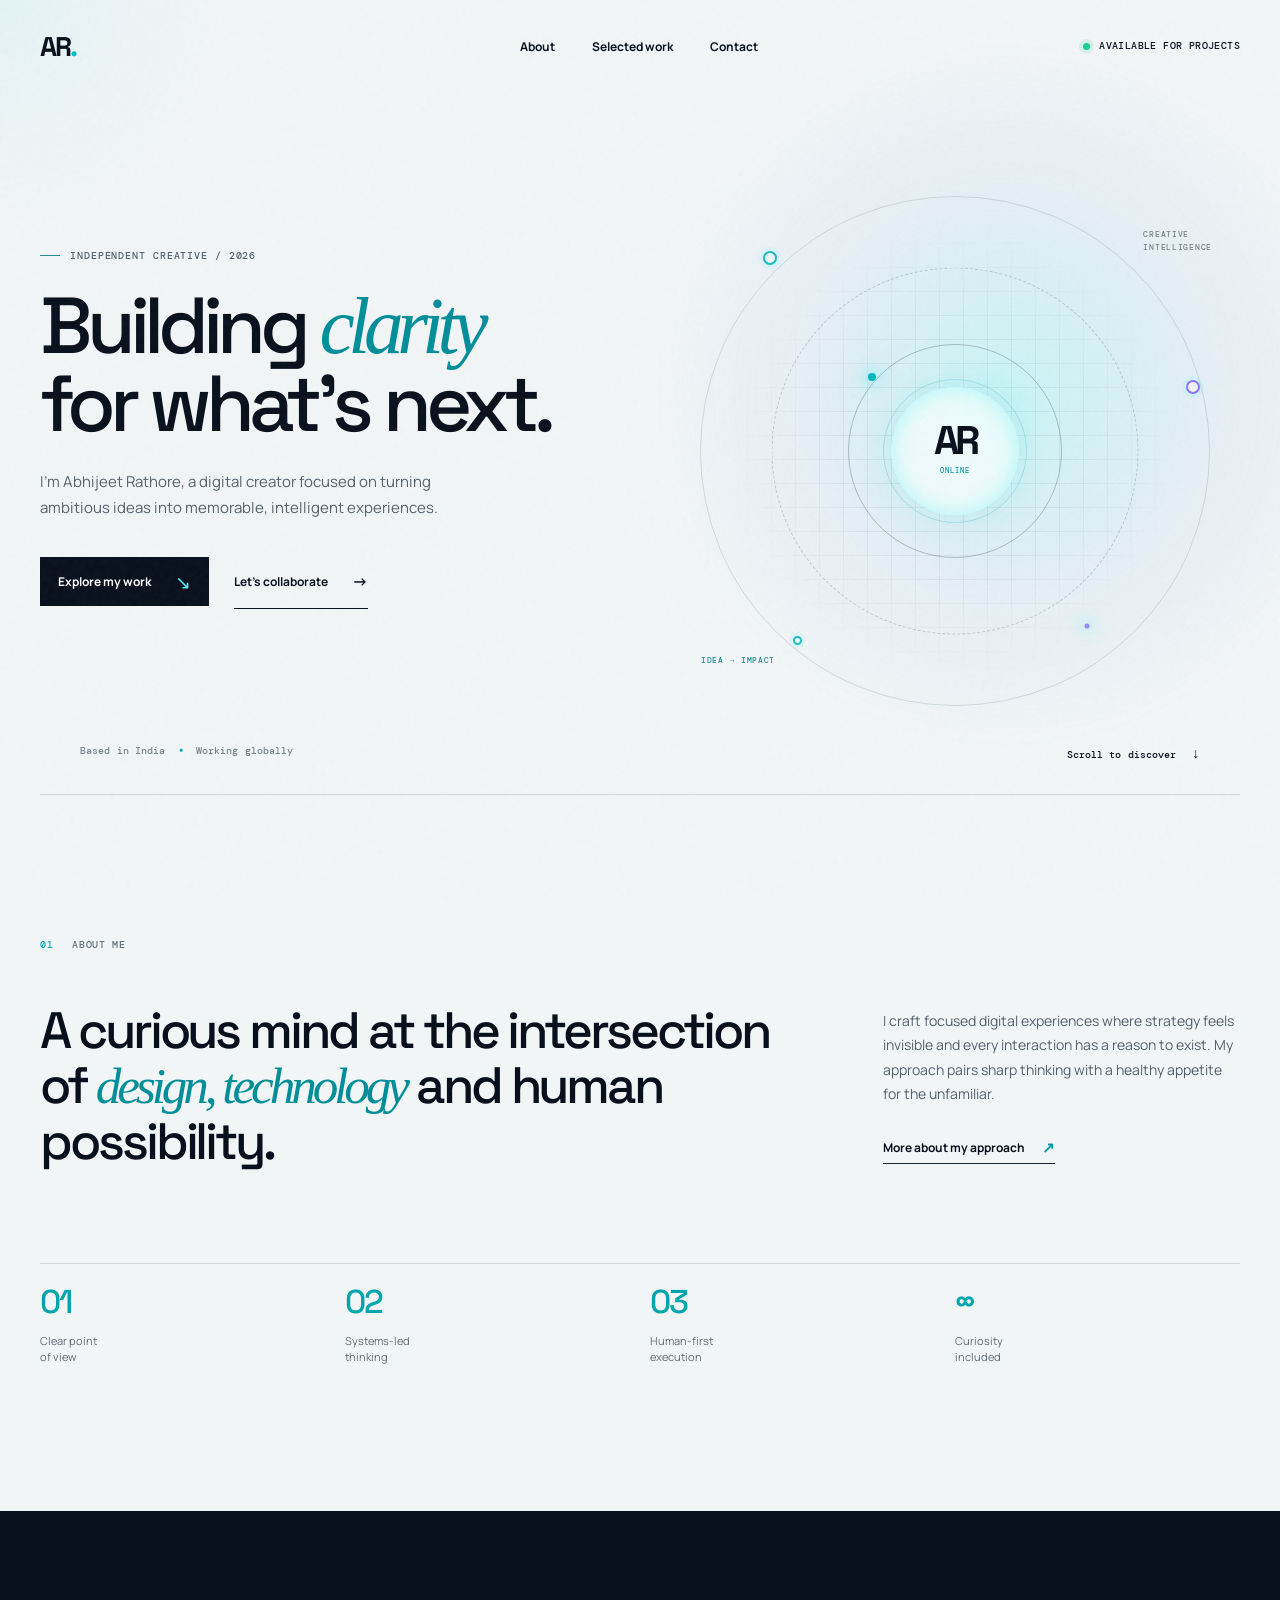
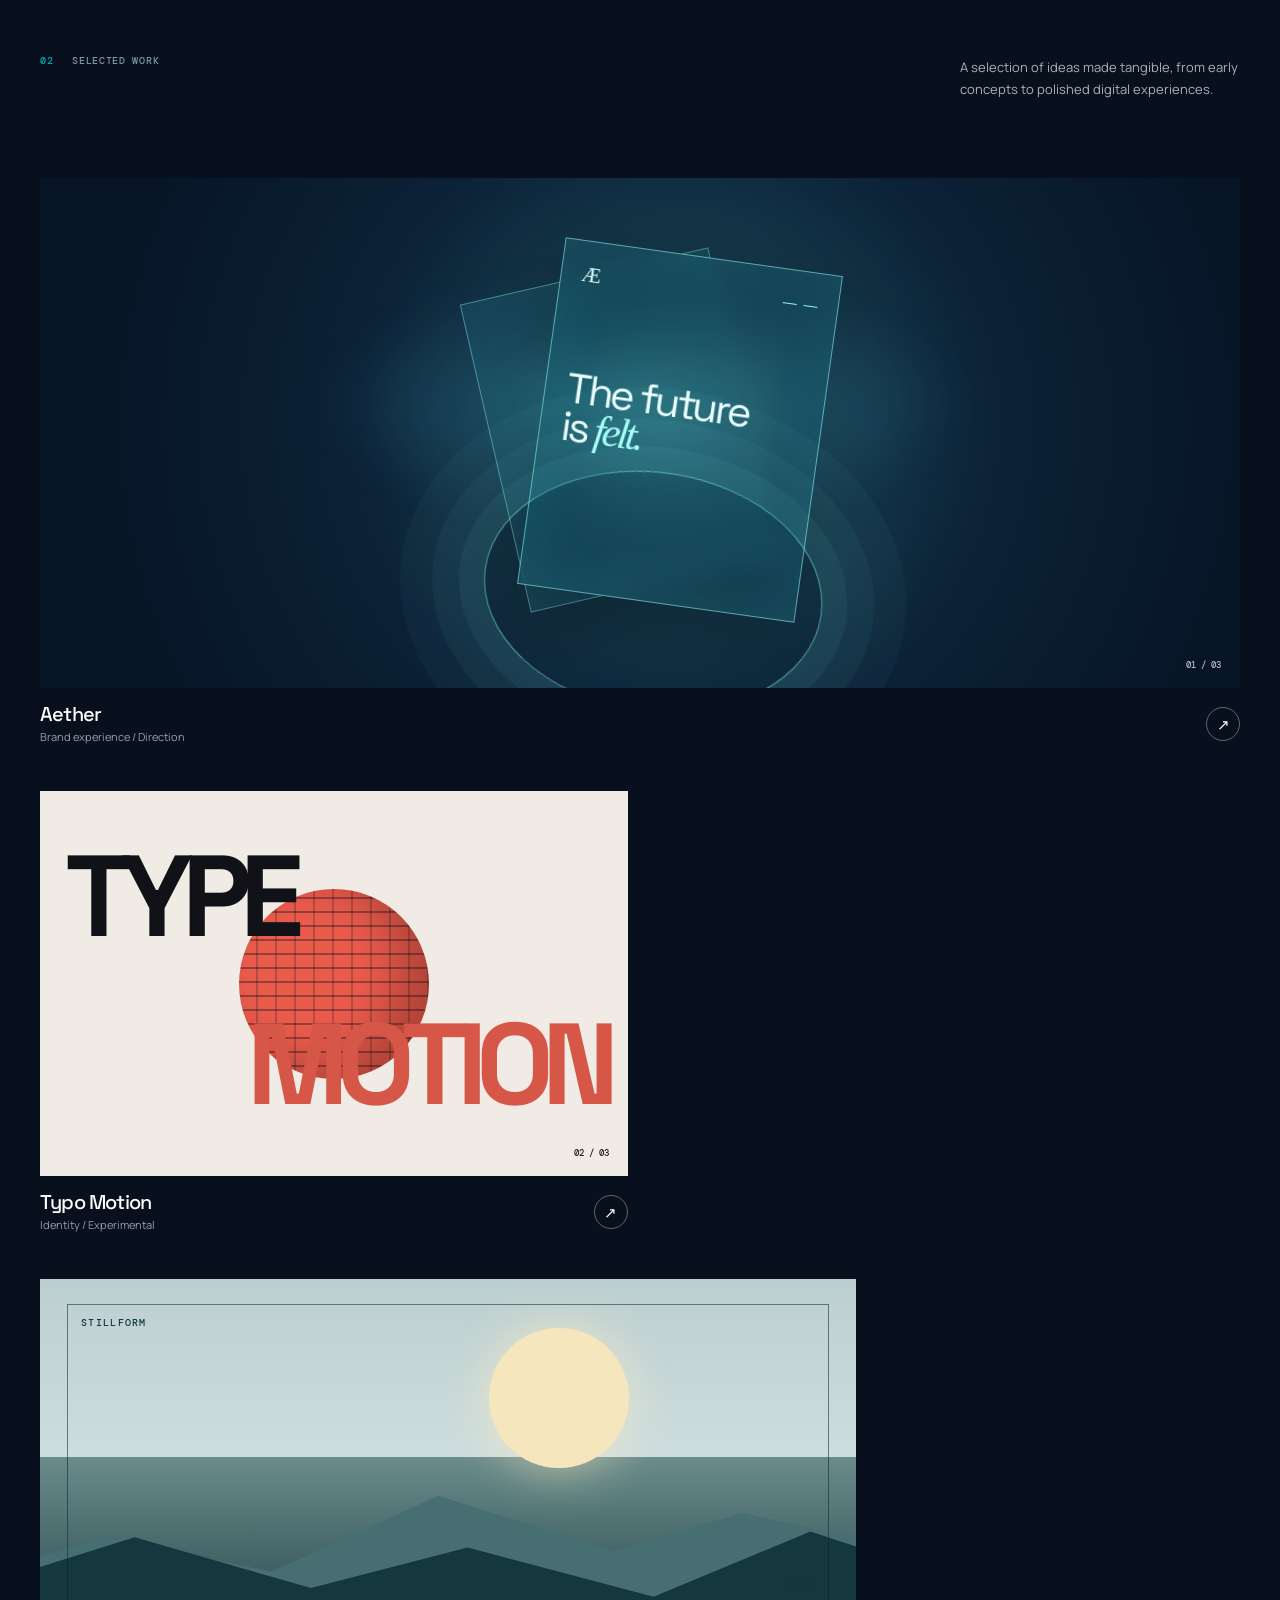
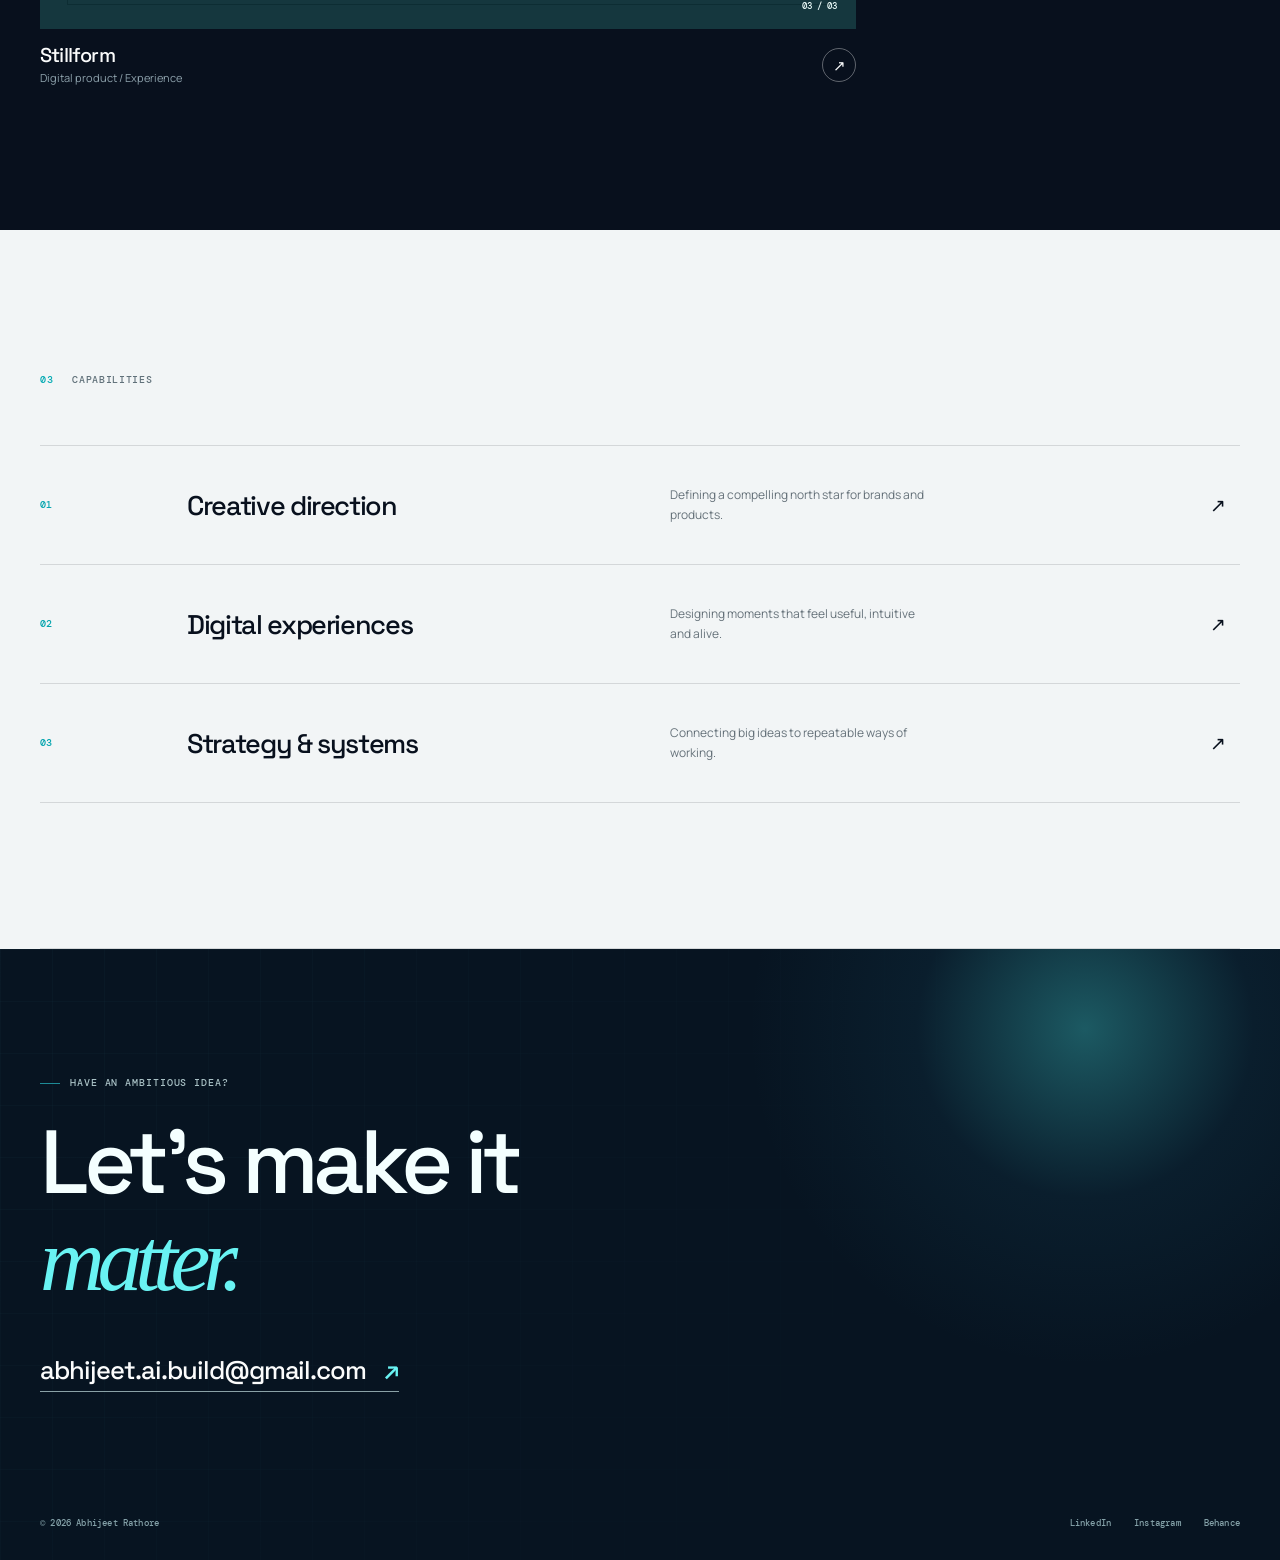
==== index.html @ e25b629a "New Files" ====
<!doctype html>
<html lang="en">
  <head>
    <meta charset="UTF-8" />
    <meta name="viewport" content="width=device-width, initial-scale=1.0" />
    <meta name="description" content="Portfolio of Abhijeet Rathore — designing intelligent digital experiences." />
    <title>Abhijeet Rathore — Digital Portfolio</title>
    <link rel="preconnect" href="https://fonts.googleapis.com" />
    <link rel="preconnect" href="https://fonts.gstatic.com" crossorigin />
    <link href="https://fonts.googleapis.com/css2?family=DM+Mono:wght@400;500&family=Manrope:wght@400;500;600;700;800&family=Space+Grotesk:wght@400;500;600;700&display=swap" rel="stylesheet" />
    <link rel="stylesheet" href="styles.css" />
  </head>
  <body>
    <div class="cursor-glow" aria-hidden="true"></div>
    <div class="grain" aria-hidden="true"></div>

    <div class="page-shell">
      <nav class="nav container">
        <a class="monogram" href="#home" aria-label="Abhijeet Rathore home">AR<span>.</span></a>
        <div class="nav-links">
          <a href="#about">About</a>
          <a href="#work">Selected work</a>
          <a href="#contact">Contact</a>
        </div>
        <a class="nav-cta" href="mailto:hello@abhijeetrathore.com"><span></span> Available for projects</a>
      </nav>

      <main>
        <section id="home" class="hero container">
          <div class="hero-copy reveal">
            <p class="eyebrow"><i></i> Independent creative / 2026</p>
            <h1>Building <em>clarity</em><br />for what’s next.</h1>
            <p class="hero-intro">I’m Abhijeet Rathore, a digital creator focused on turning ambitious ideas into memorable, intelligent experiences.</p>
            <div class="hero-actions">
              <a class="button button-primary" href="#work">Explore my work <b>↘</b></a>
              <a class="button button-quiet" href="#contact">Let’s collaborate <span>→</span></a>
            </div>
          </div>

          <div class="hero-orbit reveal delay-1" aria-label="Creative technology system visualization">
            <div class="orbit-grid"></div>
            <div class="orbit-ring ring-one"></div>
            <div class="orbit-ring ring-two"></div>
            <div class="orbit-ring ring-three"></div>
            <div class="orbit-node node-one"></div>
            <div class="orbit-node node-two"></div>
            <div class="orbit-node node-three"></div>
            <div class="core">
              <span class="core-mark">AR</span>
              <span class="core-status">ONLINE</span>
            </div>
            <div class="orbit-label label-top">CREATIVE<br />INTELLIGENCE</div>
            <div class="orbit-label label-bottom">IDEA → IMPACT</div>
          </div>

          <div class="hero-meta reveal delay-2">
            <span>Based in India <b>•</b> Working globally</span>
            <a href="#about">Scroll to discover <small>↓</small></a>
          </div>
        </section>

        <section id="about" class="about container section-pad">
          <div class="section-kicker reveal"><span>01</span> About me</div>
          <div class="about-content">
            <h2 class="reveal">A curious mind at the intersection of <em>design, technology</em> and human possibility.</h2>
            <div class="about-aside reveal delay-1">
              <p>I craft focused digital experiences where strategy feels invisible and every interaction has a reason to exist. My approach pairs sharp thinking with a healthy appetite for the unfamiliar.</p>
              <a class="text-link" href="#contact">More about my approach <span>↗</span></a>
            </div>
          </div>
          <div class="metrics reveal delay-2">
            <div><strong>01</strong><span>Clear point<br />of view</span></div>
            <div><strong>02</strong><span>Systems-led<br />thinking</span></div>
            <div><strong>03</strong><span>Human-first<br />execution</span></div>
            <div><strong>∞</strong><span>Curiosity<br />included</span></div>
          </div>
        </section>

        <section id="work" class="work section-pad">
          <div class="container">
            <div class="work-header">
              <div class="section-kicker reveal"><span>02</span> Selected work</div>
              <p class="reveal delay-1">A selection of ideas made tangible, from early concepts to polished digital experiences.</p>
            </div>

            <div class="project-grid">
              <a class="project project-featured reveal" href="#contact" aria-label="View project Aether">
                <div class="project-art art-aether">
                  <div class="aether-glow"></div>
                  <div class="aether-card card-back"></div>
                  <div class="aether-card card-main">
                    <div class="aether-card-nav"><span>Æ</span><i></i><i></i></div>
                    <div class="aether-card-copy">The future<br />is <em>felt.</em></div>
                    <div class="aether-ripple"></div>
                  </div>
                  <span class="project-index">01 / 03</span>
                </div>
                <div class="project-caption"><div><h3>Aether</h3><p>Brand experience / Direction</p></div><span class="round-arrow">↗</span></div>
              </a>

              <a class="project reveal delay-1" href="#contact" aria-label="View project Typo Motion">
                <div class="project-art art-type">
                  <span class="type-word type-word-one">TYPE</span>
                  <span class="type-word type-word-two">MOTION</span>
                  <div class="type-globe"></div>
                  <span class="project-index">02 / 03</span>
                </div>
                <div class="project-caption"><div><h3>Typo Motion</h3><p>Identity / Experimental</p></div><span class="round-arrow">↗</span></div>
              </a>

              <a class="project project-wide reveal" href="#contact" aria-label="View project Stillform">
                <div class="project-art art-still">
                  <div class="still-sun"></div>
                  <div class="still-land land-back"></div>
                  <div class="still-land land-front"></div>
                  <div class="still-window"><span>STILLFORM</span><i>2026</i></div>
                  <span class="project-index">03 / 03</span>
                </div>
                <div class="project-caption"><div><h3>Stillform</h3><p>Digital product / Experience</p></div><span class="round-arrow">↗</span></div>
              </a>
            </div>
          </div>
        </section>

        <section class="services container section-pad">
          <div class="section-kicker reveal"><span>03</span> Capabilities</div>
          <div class="service-list">
            <div class="service-item reveal"><span>01</span><h3>Creative direction</h3><p>Defining a compelling north star for brands and products.</p><i>↗</i></div>
            <div class="service-item reveal delay-1"><span>02</span><h3>Digital experiences</h3><p>Designing moments that feel useful, intuitive and alive.</p><i>↗</i></div>
            <div class="service-item reveal delay-2"><span>03</span><h3>Strategy & systems</h3><p>Connecting big ideas to repeatable ways of working.</p><i>↗</i></div>
          </div>
        </section>

        <section id="contact" class="contact">
          <div class="contact-grid" aria-hidden="true"></div>
          <div class="container contact-content reveal">
            <p class="eyebrow"><i></i> Have an ambitious idea?</p>
            <h2>Let’s make it<br /><em>matter.</em></h2>
            <a class="contact-mail" href="mailto:abhijeet.ai.build@gmail.com">abhijeet.ai.build@gmail.com <span>↗</span></a>
            <div class="contact-bottom">
              <span>© 2026 Abhijeet Rathore</span>
              <div><a href="#home">LinkedIn</a><a href="#home">Instagram</a><a href="#home">Behance</a></div>
            </div>
          </div>
        </section>
      </main>
    </div>
    <script src="script.js"></script>
  </body>
</html>
---- styles.css ----
:root {
  --ink: #08101d;
  --paper: #f2f5f6;
  --white: #fbfcfc;
  --muted: #6d7680;
  --line: rgba(8, 16, 29, .13);
  --blue: #4cf3f5;
  --violet: #9b7bff;
  --navy: #071321;
}

* { box-sizing: border-box; }
html { scroll-behavior: smooth; }
body { margin: 0; background: var(--paper); color: var(--ink); font-family: "Manrope", sans-serif; overflow-x: hidden; }
a { color: inherit; text-decoration: none; }
.container { width: min(1240px, calc(100% - 80px)); margin: 0 auto; }
.page-shell { overflow: hidden; }

.grain { position: fixed; inset: 0; pointer-events: none; z-index: 30; opacity: .045; background-image: url("data:image/svg+xml,%3Csvg viewBox='0 0 180 180' xmlns='http://www.w3.org/2000/svg'%3E%3Cfilter id='noise'%3E%3CfeTurbulence type='fractalNoise' baseFrequency='.9' numOctaves='4' stitchTiles='stitch'/%3E%3C/filter%3E%3Crect width='100%25' height='100%25' filter='url(%23noise)' opacity='.8'/%3E%3C/svg%3E"); }
.cursor-glow { position: fixed; z-index: 20; top: 0; left: 0; width: 500px; height: 500px; border-radius: 50%; pointer-events: none; background: radial-gradient(circle, rgba(94,241,243,.09), transparent 63%); transform: translate(-50%, -50%); mix-blend-mode: multiply; }

.nav { height: 92px; display: flex; align-items: center; justify-content: space-between; position: relative; z-index: 4; }
.monogram { font: 700 27px/1 "Space Grotesk", sans-serif; letter-spacing: -2px; }
.monogram span { color: #00bdc7; }
.nav-links { display: flex; align-items: center; gap: 37px; margin-left: 118px; }
.nav-links a { font-size: 12px; font-weight: 700; transition: color .2s ease; }
.nav-links a:hover { color: #00a5ad; }
.nav-cta { display: flex; align-items: center; gap: 9px; font: 500 10px/1 "DM Mono", monospace; text-transform: uppercase; letter-spacing: .04em; }
.nav-cta span { width: 7px; height: 7px; border-radius: 50%; background: #1ccd91; box-shadow: 0 0 0 4px rgba(28,205,145,.12); animation: pulse 2s infinite; }

.hero { min-height: 702px; position: relative; display: flex; align-items: center; padding: 83px 0 110px; }
.hero:before { content: ""; position: absolute; width: 740px; height: 740px; border-radius: 50%; right: -138px; top: -67px; background: radial-gradient(circle, rgba(94,244,246,.28) 0, rgba(119,191,244,.12) 35%, transparent 66%); filter: blur(12px); }
.hero-copy { position: relative; z-index: 2; max-width: 660px; }
.eyebrow { display: flex; align-items: center; gap: 10px; margin: 0 0 25px; color: #53616c; font: 500 10px/1.2 "DM Mono", monospace; letter-spacing: .09em; text-transform: uppercase; }
.eyebrow i { display: inline-block; width: 20px; height: 1px; background: #1d8b96; }
h1, h2, h3, p { margin-top: 0; }
h1 { margin-bottom: 25px; max-width: 670px; font: 500 clamp(59px, 6.2vw, 94px)/.99 "Space Grotesk", sans-serif; letter-spacing: -.075em; }
h1 em, h2 em { color: #008e99; font-family: Georgia, "Times New Roman", serif; font-weight: 400; letter-spacing: -.08em; }
.hero-intro { max-width: 430px; color: #53616c; font-size: 15px; line-height: 1.72; }
.hero-actions { display: flex; align-items: center; gap: 25px; margin-top: 34px; }
.button { display: inline-flex; align-items: center; gap: 24px; padding: 16px 18px; font-size: 12px; font-weight: 700; transition: transform .25s ease, background .25s ease; }
.button:hover { transform: translateY(-3px); }
.button-primary { background: var(--ink); color: white; }
.button-primary b { color: #52eff1; font-size: 19px; font-weight: 400; line-height: 10px; }
.button-quiet { border-bottom: 1px solid var(--ink); padding-left: 0; padding-right: 0; }
.button-quiet span { font-size: 16px; }
.hero-meta { position: absolute; bottom: 32px; left: 40px; right: 40px; display: flex; justify-content: space-between; color: #7a858d; font: 500 10px/1.2 "DM Mono", monospace; letter-spacing: .01em; }
.hero-meta b { color: #00a9b2; margin: 0 6px; }
.hero-meta a { color: var(--ink); font-weight: 500; }
.hero-meta small { margin-left: 9px; font-size: 14px; }

.hero-orbit { position: absolute; z-index: 1; width: 590px; height: 590px; right: -10px; top: 64px; border-radius: 50%; }
.orbit-grid { position: absolute; inset: 63px; border-radius: 50%; background-image: linear-gradient(rgba(8,16,29,.05) 1px, transparent 1px), linear-gradient(90deg, rgba(8,16,29,.05) 1px, transparent 1px); background-size: 24px 24px; mask-image: radial-gradient(circle, black 36%, transparent 70%); }
.orbit-ring { position: absolute; left: 50%; top: 50%; border: 1px solid rgba(9, 42, 57, .26); border-radius: 50%; transform: translate(-50%, -50%); }
.ring-one { width: 214px; height: 214px; animation: spin 20s linear infinite; }
.ring-two { width: 367px; height: 367px; border-style: dashed; opacity: .78; animation: spin-reverse 34s linear infinite; }
.ring-three { width: 510px; height: 510px; border-color: rgba(9, 42, 57, .13); }
.ring-one:after, .ring-two:after { content: ""; position: absolute; border-radius: 50%; background: #00b6be; box-shadow: 0 0 16px 4px rgba(74,245,246,.5); }
.ring-one:after { width: 8px; height: 8px; top: 28px; left: 19px; }
.ring-two:after { width: 5px; height: 5px; right: 48px; bottom: 5px; background: #8268ff; }
.orbit-node { position: absolute; width: 14px; height: 14px; border-radius: 50%; background: var(--paper); border: 2px solid #19bdc3; box-shadow: 0 0 0 4px rgba(68,240,240,.1); }
.node-one { top: 95px; left: 103px; }.node-two { right: 50px; top: 224px; border-color: #8b73ff; }.node-three { bottom: 101px; left: 133px; width: 9px; height: 9px; }
.core { position: absolute; width: 128px; height: 128px; left: calc(50% - 64px); top: calc(50% - 64px); border-radius: 50%; display: flex; flex-direction: column; justify-content: center; align-items: center; background: rgba(249,255,255,.68); box-shadow: inset 0 0 22px rgba(75,243,244,.4), 0 0 35px rgba(47,218,222,.2); backdrop-filter: blur(6px); }
.core:before { content: ""; position: absolute; inset: -8px; border: 1px solid rgba(0,166,178,.22); border-radius: 50%; }
.core-mark { font: 700 40px/.7 "Space Grotesk", sans-serif; letter-spacing: -4px; }
.core-status { margin-top: 12px; color: #00959e; font: 500 7px/1 "DM Mono", monospace; letter-spacing: .13em; }
.orbit-label { position: absolute; color: #728087; font: 500 8px/1.6 "DM Mono", monospace; letter-spacing: .09em; }
.label-top { top: 72px; right: 38px; }.label-bottom { bottom: 79px; left: 41px; color: #228d96; }

.section-pad { padding-top: 145px; padding-bottom: 145px; }
.about { border-top: 1px solid var(--line); }
.section-kicker { color: #607079; font: 500 10px/1 "DM Mono", monospace; letter-spacing: .07em; text-transform: uppercase; }
.section-kicker span { color: #00a9b2; margin-right: 12px; }
.about-content { display: grid; grid-template-columns: minmax(0, 1.35fr) minmax(250px, .65fr); gap: 100px; align-items: end; margin-top: 53px; }
h2 { margin-bottom: 0; font: 500 clamp(37px, 4vw, 61px)/1.08 "Space Grotesk", sans-serif; letter-spacing: -.06em; }
.about-aside { padding-bottom: 5px; }.about-aside p { margin-bottom: 28px; color: #53616c; font-size: 14px; line-height: 1.75; }
.text-link { display: inline-flex; gap: 17px; align-items: center; padding-bottom: 5px; border-bottom: 1px solid #1c2730; font-size: 12px; font-weight: 700; }.text-link span { color: #009da7; font-size: 15px; }
.metrics { display: grid; grid-template-columns: repeat(4, 1fr); gap: 20px; margin-top: 94px; padding-top: 22px; border-top: 1px solid var(--line); }.metrics div { display: flex; flex-direction: column; gap: 14px; }.metrics strong { color: #00a5ae; font: 500 33px/1 "Space Grotesk", sans-serif; letter-spacing: -.05em; }.metrics span { color: #5f6b73; font-size: 11px; line-height: 1.5; }

.work { background: var(--ink); color: var(--white); }.work-header { display: flex; justify-content: space-between; align-items: start; }.work .section-kicker { color: #7e96a1; }.work-header p { width: 280px; margin: 0; color: #a3b4bb; font-size: 13px; line-height: 1.7; }.project-grid { display: grid; grid-template-columns: 1fr 1fr; gap: 47px 25px; margin-top: 78px; }.project { display: block; }.project-featured { grid-column: span 2; }.project-wide { grid-column: span 2; width: 68%; }.project-art { position: relative; overflow: hidden; height: 385px; background: #142a3d; transition: transform .4s ease; }.project-featured .project-art { height: 510px; }.project-wide .project-art { height: 350px; }.project:hover .project-art { transform: translateY(-7px); }.project-index { position: absolute; bottom: 18px; right: 19px; z-index: 3; color: rgba(255,255,255,.7); font: 500 9px/1 "DM Mono", monospace; }.project-caption { display: flex; justify-content: space-between; align-items: center; padding-top: 16px; }.project-caption h3 { margin: 0 0 5px; font: 500 20px/1 "Space Grotesk", sans-serif; letter-spacing: -.04em; }.project-caption p { margin: 0; color: #8ea2ac; font-size: 11px; }.round-arrow { display: grid; place-items: center; width: 34px; height: 34px; border: 1px solid rgba(255,255,255,.35); border-radius: 50%; font-size: 15px; transition: background .25s ease, color .25s ease; }.project:hover .round-arrow { background: #54f2f3; color: var(--ink); border-color: #54f2f3; }

.art-aether { background: radial-gradient(circle at 53% 48%, #3f737e 0, #174052 18%, #0c2237 46%, #071526 85%); }.aether-glow { position: absolute; width: 650px; height: 250px; top: 100px; left: 50%; transform: translateX(-50%); background: radial-gradient(ellipse, rgba(109,253,248,.64) 0, rgba(74,189,221,.16) 35%, transparent 70%); filter: blur(20px); }.aether-card { position: absolute; border: 1px solid rgba(146,255,255,.55); background: rgba(19,74,93,.46); box-shadow: 0 18px 70px rgba(0,0,0,.24), inset 0 0 60px rgba(90,244,240,.09); backdrop-filter: blur(11px); }.card-back { width: 255px; height: 316px; left: calc(50% - 148px); top: 94px; transform: rotate(-13deg); opacity: .75; }.card-main { width: 280px; height: 350px; left: calc(50% - 100px); top: 77px; transform: rotate(8deg); transition: transform .6s cubic-bezier(.2,.8,.2,1); }.project:hover .card-main { transform: rotate(3deg) translateY(-8px); }.aether-card-nav { display: flex; align-items: center; gap: 7px; padding: 20px; color: #e4ffff; }.aether-card-nav span { margin-right: auto; font: 400 22px Georgia; }.aether-card-nav i { display: block; width: 14px; height: 1px; background: #99f4f1; }.aether-card-copy { position: relative; z-index: 2; padding: 63px 21px; color: #eaffff; font: 400 42px/.91 "Space Grotesk", sans-serif; letter-spacing: -.08em; }.aether-card-copy em { color: #a4fff8; font-family: Georgia; }.aether-ripple { position: absolute; left: -35px; bottom: -110px; width: 340px; height: 240px; border-radius: 50%; border: 1px solid rgba(130,255,252,.55); box-shadow: 0 0 0 25px rgba(122,255,251,.05), 0 0 0 52px rgba(122,255,251,.04), 0 0 0 84px rgba(122,255,251,.03); }

.art-type { background: #f0ece5; color: #101218; }.type-word { position: absolute; z-index: 2; font: 700 clamp(64px, 9vw, 128px)/.78 "Space Grotesk", sans-serif; letter-spacing: -.1em; }.type-word-one { left: 25px; top: 61px; }.type-word-two { right: 20px; bottom: 66px; color: #d65647; }.type-globe { position: absolute; width: 190px; height: 190px; left: calc(50% - 95px); top: calc(50% - 95px); border-radius: 50%; background: repeating-linear-gradient(0deg, transparent, transparent 12px, rgba(7,16,29,.75) 13px, transparent 14px), repeating-linear-gradient(90deg, transparent, transparent 17px, rgba(7,16,29,.45) 18px, transparent 19px), #ea5b4c; box-shadow: inset -30px -15px 42px rgba(33,12,8,.28); animation: float 5s ease-in-out infinite; }.art-type .project-index { color: #222; }

.art-still { background: linear-gradient(180deg, #bccfd0 0%, #ceddde 51%, #698b8b 51%, #2b4b4e 100%); }.still-sun { position: absolute; width: 140px; height: 140px; border-radius: 50%; background: #f6e6be; top: 49px; left: 55%; box-shadow: 0 0 50px rgba(255,239,192,.62); }.still-land { position: absolute; left: -10%; right: -10%; border-radius: 50% 50% 0 0; }.land-back { bottom: 0; height: 155px; background: #476e71; clip-path: polygon(0 68%, 15% 41%, 32% 63%, 49% 14%, 67% 50%, 80% 25%, 100% 53%, 100% 100%, 0 100%); }.land-front { bottom: -17px; height: 145px; background: #15373e; clip-path: polygon(0 63%, 18% 25%, 36% 60%, 52% 32%, 71% 66%, 87% 21%, 100% 50%, 100% 100%, 0 100%); }.still-window { position: absolute; left: 27px; top: 25px; right: 27px; bottom: 24px; border: 1px solid rgba(6,38,44,.54); display: flex; flex-direction: column; justify-content: space-between; padding: 13px; color: #113a3e; font: 500 10px/1 "DM Mono"; letter-spacing: .13em; }.still-window i { align-self: flex-end; font-style: normal; }.art-still .project-index { color: #e9f9f7; }

.services { border-bottom: 1px solid var(--line); }.service-list { margin-top: 60px; border-top: 1px solid var(--line); }.service-item { display: grid; grid-template-columns: 11% 39% 1fr 30px; align-items: center; gap: 15px; min-height: 119px; border-bottom: 1px solid var(--line); transition: padding .3s ease, background .3s ease; }.service-item:hover { padding: 0 18px; background: rgba(82,238,240,.08); }.service-item > span { color: #00a3ad; font: 500 10px/1 "DM Mono"; }.service-item h3 { margin: 0; font: 500 27px/1 "Space Grotesk"; letter-spacing: -.05em; }.service-item p { margin: 0; max-width: 255px; color: #66727a; font-size: 12px; line-height: 1.65; }.service-item i { font-style: normal; font-size: 19px; }

.contact { position: relative; overflow: hidden; color: var(--white); background: #071421; }.contact:before { content: ""; position: absolute; width: 700px; height: 700px; border-radius: 50%; right: -155px; top: -270px; background: radial-gradient(circle, rgba(75,245,245,.31), rgba(40,132,166,.09) 34%, transparent 68%); }.contact-grid { position: absolute; inset: 0; opacity: .27; background-image: linear-gradient(rgba(80,164,177,.15) 1px, transparent 1px), linear-gradient(90deg, rgba(80,164,177,.15) 1px, transparent 1px); background-size: 52px 52px; mask-image: linear-gradient(120deg, black, transparent 75%); }.contact-content { position: relative; padding-top: 128px; padding-bottom: 32px; }.contact .eyebrow { color: #a9c1c5; }.contact h2 { font-size: clamp(54px, 7vw, 103px); color: #f4ffff; }.contact h2 em { color: #69f3f3; }.contact-mail { display: inline-flex; align-items: center; gap: 18px; margin-top: 49px; padding-bottom: 8px; border-bottom: 1px solid rgba(225,255,255,.6); font: 500 clamp(18px, 2vw, 26px)/1 "Space Grotesk"; letter-spacing: -.04em; }.contact-mail span { color: #69f3f3; }.contact-bottom { display: flex; justify-content: space-between; align-items: center; margin-top: 127px; color: #85a2a9; font: 500 9px/1 "DM Mono"; letter-spacing: .02em; }.contact-bottom div { display: flex; gap: 23px; }.contact-bottom a:hover { color: #70f5f3; }

.reveal { opacity: 0; transform: translateY(25px); transition: opacity .8s ease, transform .8s cubic-bezier(.2,.75,.25,1); }.reveal.in-view { opacity: 1; transform: translateY(0); }.delay-1 { transition-delay: .13s; }.delay-2 { transition-delay: .25s; }
@keyframes spin { to { transform: translate(-50%, -50%) rotate(360deg); } } @keyframes spin-reverse { to { transform: translate(-50%, -50%) rotate(-360deg); } } @keyframes pulse { 50% { opacity: .4; transform: scale(.7); } } @keyframes float { 50% { transform: translateY(-11px) rotate(7deg); } }

@media (max-width: 850px) { .container { width: min(100% - 42px, 650px); }.nav { height: 76px; }.nav-links { display: none; }.nav-cta { font-size: 8px; }.hero { min-height: 780px; align-items: flex-start; padding-top: 92px; }.hero-copy { max-width: 520px; }.hero-orbit { width: 445px; height: 445px; right: -132px; top: 380px; opacity: .8; }.ring-one { width: 162px; height: 162px; }.ring-two { width: 278px; height: 278px; }.ring-three { width: 390px; height: 390px; }.orbit-grid { inset: 34px; }.node-one { top: 64px; left: 70px; }.node-two { right: 25px; top: 170px; }.node-three { bottom: 74px; left: 94px; }.label-top { top: 46px; right: 22px; }.label-bottom { bottom: 43px; left: 21px; }.hero-meta { left: 21px; right: 21px; }.section-pad { padding-top: 95px; padding-bottom: 95px; }.about-content { grid-template-columns: 1fr; gap: 35px; margin-top: 39px; }.metrics { margin-top: 67px; }.project-wide { width: 100%; }.project-featured .project-art { height: 430px; }.service-item { grid-template-columns: 50px 1fr 30px; gap: 12px; padding: 21px 0; }.service-item p { display: none; }.contact-content { padding-top: 96px; } }
@media (max-width: 540px) { .container { width: calc(100% - 34px); }.nav-cta { display: none; }.hero { min-height: 717px; padding-top: 78px; }.eyebrow { margin-bottom: 19px; }.hero-intro { font-size: 13px; max-width: 340px; }.hero-actions { gap: 18px; margin-top: 28px; }.button { font-size: 11px; gap: 12px; padding: 14px 14px; }.hero-orbit { transform: scale(.82); transform-origin: top right; right: -103px; top: 370px; }.hero-meta span { font-size: 8px; }.hero-meta a { font-size: 8px; }.metrics { grid-template-columns: 1fr 1fr; row-gap: 37px; }.work-header { display: block; }.work-header p { margin-top: 23px; }.project-grid { grid-template-columns: 1fr; gap: 40px; margin-top: 47px; }.project-featured, .project-wide { grid-column: span 1; }.project-art, .project-featured .project-art, .project-wide .project-art { height: 290px; }.card-back { transform: scale(.75) rotate(-13deg); transform-origin: center; left: calc(50% - 145px); top: 18px; }.card-main { transform: scale(.75) rotate(8deg); transform-origin: center; left: calc(50% - 103px); top: 0; }.project:hover .card-main { transform: scale(.75) rotate(3deg) translateY(-8px); }.type-word { font-size: 67px; }.type-globe { transform: scale(.7); }.service-list { margin-top: 39px; }.service-item h3 { font-size: 20px; }.contact-bottom { margin-top: 92px; align-items: flex-start; flex-direction: column; gap: 17px; }.contact-bottom div { gap: 16px; } }
@media (prefers-reduced-motion: reduce) { *, *:before, *:after { scroll-behavior: auto !important; animation-duration: .01ms !important; animation-iteration-count: 1 !important; transition-duration: .01ms !important; } }
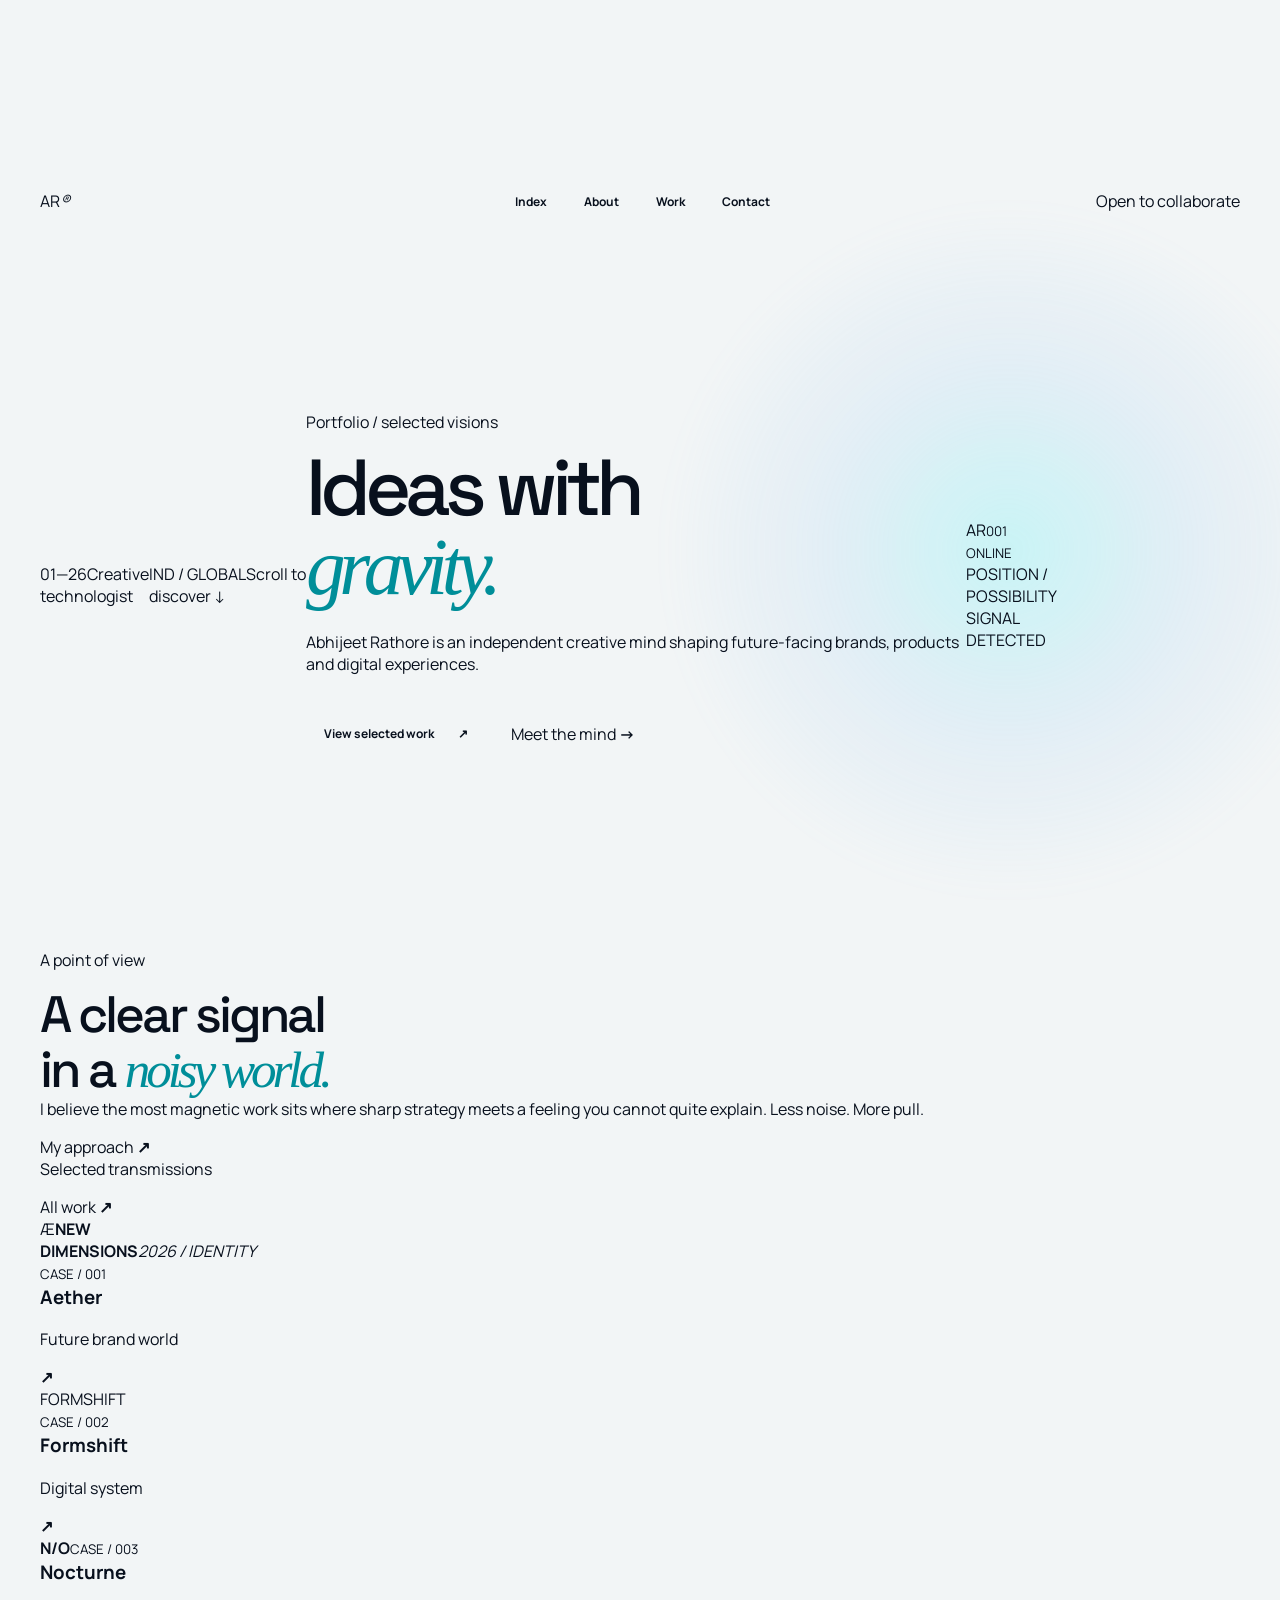
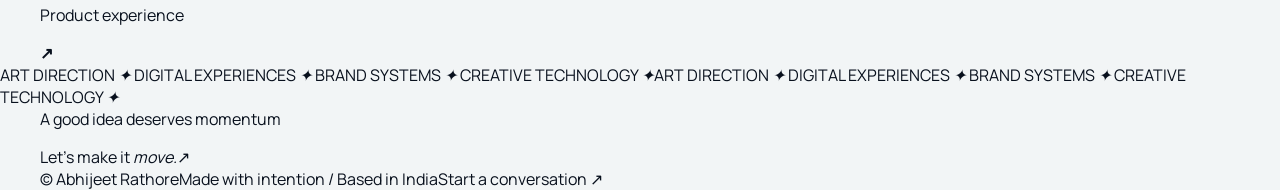
==== commit 10bc4ac6: "Updated the pages" ====
--- a/index.html
+++ b/index.html
@@ -3,148 +3,28 @@
   <head>
     <meta charset="UTF-8" />
     <meta name="viewport" content="width=device-width, initial-scale=1.0" />
-    <meta name="description" content="Portfolio of Abhijeet Rathore — designing intelligent digital experiences." />
-    <title>Abhijeet Rathore — Digital Portfolio</title>
+    <meta name="description" content="The digital portfolio of Abhijeet Rathore." />
+    <title>Abhijeet Rathore — Creative Technologist</title>
     <link rel="preconnect" href="https://fonts.googleapis.com" />
     <link rel="preconnect" href="https://fonts.gstatic.com" crossorigin />
     <link href="https://fonts.googleapis.com/css2?family=DM+Mono:wght@400;500&family=Manrope:wght@400;500;600;700;800&family=Space+Grotesk:wght@400;500;600;700&display=swap" rel="stylesheet" />
     <link rel="stylesheet" href="styles.css" />
   </head>
-  <body>
-    <div class="cursor-glow" aria-hidden="true"></div>
-    <div class="grain" aria-hidden="true"></div>
-
-    <div class="page-shell">
-      <nav class="nav container">
-        <a class="monogram" href="#home" aria-label="Abhijeet Rathore home">AR<span>.</span></a>
-        <div class="nav-links">
-          <a href="#about">About</a>
-          <a href="#work">Selected work</a>
-          <a href="#contact">Contact</a>
-        </div>
-        <a class="nav-cta" href="mailto:hello@abhijeetrathore.com"><span></span> Available for projects</a>
-      </nav>
-
-      <main>
-        <section id="home" class="hero container">
-          <div class="hero-copy reveal">
-            <p class="eyebrow"><i></i> Independent creative / 2026</p>
-            <h1>Building <em>clarity</em><br />for what’s next.</h1>
-            <p class="hero-intro">I’m Abhijeet Rathore, a digital creator focused on turning ambitious ideas into memorable, intelligent experiences.</p>
-            <div class="hero-actions">
-              <a class="button button-primary" href="#work">Explore my work <b>↘</b></a>
-              <a class="button button-quiet" href="#contact">Let’s collaborate <span>→</span></a>
-            </div>
-          </div>
-
-          <div class="hero-orbit reveal delay-1" aria-label="Creative technology system visualization">
-            <div class="orbit-grid"></div>
-            <div class="orbit-ring ring-one"></div>
-            <div class="orbit-ring ring-two"></div>
-            <div class="orbit-ring ring-three"></div>
-            <div class="orbit-node node-one"></div>
-            <div class="orbit-node node-two"></div>
-            <div class="orbit-node node-three"></div>
-            <div class="core">
-              <span class="core-mark">AR</span>
-              <span class="core-status">ONLINE</span>
-            </div>
-            <div class="orbit-label label-top">CREATIVE<br />INTELLIGENCE</div>
-            <div class="orbit-label label-bottom">IDEA → IMPACT</div>
-          </div>
-
-          <div class="hero-meta reveal delay-2">
-            <span>Based in India <b>•</b> Working globally</span>
-            <a href="#about">Scroll to discover <small>↓</small></a>
-          </div>
-        </section>
-
-        <section id="about" class="about container section-pad">
-          <div class="section-kicker reveal"><span>01</span> About me</div>
-          <div class="about-content">
-            <h2 class="reveal">A curious mind at the intersection of <em>design, technology</em> and human possibility.</h2>
-            <div class="about-aside reveal delay-1">
-              <p>I craft focused digital experiences where strategy feels invisible and every interaction has a reason to exist. My approach pairs sharp thinking with a healthy appetite for the unfamiliar.</p>
-              <a class="text-link" href="#contact">More about my approach <span>↗</span></a>
-            </div>
-          </div>
-          <div class="metrics reveal delay-2">
-            <div><strong>01</strong><span>Clear point<br />of view</span></div>
-            <div><strong>02</strong><span>Systems-led<br />thinking</span></div>
-            <div><strong>03</strong><span>Human-first<br />execution</span></div>
-            <div><strong>∞</strong><span>Curiosity<br />included</span></div>
-          </div>
-        </section>
-
-        <section id="work" class="work section-pad">
-          <div class="container">
-            <div class="work-header">
-              <div class="section-kicker reveal"><span>02</span> Selected work</div>
-              <p class="reveal delay-1">A selection of ideas made tangible, from early concepts to polished digital experiences.</p>
-            </div>
-
-            <div class="project-grid">
-              <a class="project project-featured reveal" href="#contact" aria-label="View project Aether">
-                <div class="project-art art-aether">
-                  <div class="aether-glow"></div>
-                  <div class="aether-card card-back"></div>
-                  <div class="aether-card card-main">
-                    <div class="aether-card-nav"><span>Æ</span><i></i><i></i></div>
-                    <div class="aether-card-copy">The future<br />is <em>felt.</em></div>
-                    <div class="aether-ripple"></div>
-                  </div>
-                  <span class="project-index">01 / 03</span>
-                </div>
-                <div class="project-caption"><div><h3>Aether</h3><p>Brand experience / Direction</p></div><span class="round-arrow">↗</span></div>
-              </a>
-
-              <a class="project reveal delay-1" href="#contact" aria-label="View project Typo Motion">
-                <div class="project-art art-type">
-                  <span class="type-word type-word-one">TYPE</span>
-                  <span class="type-word type-word-two">MOTION</span>
-                  <div class="type-globe"></div>
-                  <span class="project-index">02 / 03</span>
-                </div>
-                <div class="project-caption"><div><h3>Typo Motion</h3><p>Identity / Experimental</p></div><span class="round-arrow">↗</span></div>
-              </a>
-
-              <a class="project project-wide reveal" href="#contact" aria-label="View project Stillform">
-                <div class="project-art art-still">
-                  <div class="still-sun"></div>
-                  <div class="still-land land-back"></div>
-                  <div class="still-land land-front"></div>
-                  <div class="still-window"><span>STILLFORM</span><i>2026</i></div>
-                  <span class="project-index">03 / 03</span>
-                </div>
-                <div class="project-caption"><div><h3>Stillform</h3><p>Digital product / Experience</p></div><span class="round-arrow">↗</span></div>
-              </a>
-            </div>
-          </div>
-        </section>
-
-        <section class="services container section-pad">
-          <div class="section-kicker reveal"><span>03</span> Capabilities</div>
-          <div class="service-list">
-            <div class="service-item reveal"><span>01</span><h3>Creative direction</h3><p>Defining a compelling north star for brands and products.</p><i>↗</i></div>
-            <div class="service-item reveal delay-1"><span>02</span><h3>Digital experiences</h3><p>Designing moments that feel useful, intuitive and alive.</p><i>↗</i></div>
-            <div class="service-item reveal delay-2"><span>03</span><h3>Strategy & systems</h3><p>Connecting big ideas to repeatable ways of working.</p><i>↗</i></div>
-          </div>
-        </section>
-
-        <section id="contact" class="contact">
-          <div class="contact-grid" aria-hidden="true"></div>
-          <div class="container contact-content reveal">
-            <p class="eyebrow"><i></i> Have an ambitious idea?</p>
-            <h2>Let’s make it<br /><em>matter.</em></h2>
-            <a class="contact-mail" href="mailto:abhijeet.ai.build@gmail.com">abhijeet.ai.build@gmail.com <span>↗</span></a>
-            <div class="contact-bottom">
-              <span>© 2026 Abhijeet Rathore</span>
-              <div><a href="#home">LinkedIn</a><a href="#home">Instagram</a><a href="#home">Behance</a></div>
-            </div>
-          </div>
-        </section>
-      </main>
-    </div>
-    <script src="script.js"></script>
+  <body class="home-page">
+    <canvas id="starfield" aria-hidden="true"></canvas>
+    <div class="noise" aria-hidden="true"></div><div class="cursor-orb" aria-hidden="true"></div>
+    <header class="nav-wrap"><nav class="nav container"><a class="brand" href="index.html" aria-label="Abhijeet Rathore home">A<span>R</span><i>®</i></a><div class="nav-links"><a class="active" href="index.html">Index</a><a href="about.html">About</a><a href="work.html">Work</a><a href="contact.html">Contact</a></div><a class="availability" href="contact.html"><b></b> Open to collaborate</a></nav></header>
+    <main>
+      <section class="hero container">
+        <div class="hero-data hero-data-left"><span>01—26</span><span>Creative<br />technologist</span></div><div class="hero-data hero-data-right"><span>IND / GLOBAL</span><span>Scroll to<br />discover ↓</span></div>
+        <div class="hero-copy reveal"><p class="micro"><i></i> Portfolio / selected visions</p><h1>Ideas with<br /><em>gravity.</em></h1><p class="lede">Abhijeet Rathore is an independent creative mind shaping future-facing brands, products and digital experiences.</p><div class="hero-actions"><a class="button magnetic" href="work.html">View selected work <span>↗</span></a><a class="inline-link" href="about.html">Meet the mind <b>→</b></a></div></div>
+        <div class="hero-object reveal delay-1" aria-label="Animated AR orbital sculpture"><div class="scan-lines"></div><div class="orbit orbit-a"></div><div class="orbit orbit-b"></div><div class="orbit orbit-c"></div><div class="satellite satellite-a"></div><div class="satellite satellite-b"></div><div class="satellite satellite-c"></div><div class="holo-core"><span>A</span><span>R</span><small>001<br />ONLINE</small></div><div class="object-copy copy-top">POSITION /<br />POSSIBILITY</div><div class="object-copy copy-bottom">SIGNAL<br />DETECTED</div></div><div class="hero-floor" aria-hidden="true"></div>
+      </section>
+      <section class="manifesto section container"><p class="micro reveal"><i></i> A point of view</p><div class="manifesto-grid"><h2 class="reveal">A clear signal<br />in a <em>noisy world.</em></h2><div class="manifesto-copy reveal delay-1"><p>I believe the most magnetic work sits where sharp strategy meets a feeling you cannot quite explain. Less noise. More pull.</p><a class="inline-link" href="about.html">My approach <b>↗</b></a></div></div><div class="signal-line reveal" aria-hidden="true"><span></span><span></span><span></span><span></span><span></span><span></span><span></span><span></span></div></section>
+      <section class="selected section"><div class="container"><div class="section-head reveal"><p class="micro"><i></i> Selected transmissions</p><a class="inline-link" href="work.html">All work <b>↗</b></a></div><div class="feature-grid"><a class="feature feature-large tilt reveal" href="work.html"><div class="feature-visual visual-aether"><div class="glow-sphere"></div><div class="aether-interface"><span>Æ</span><b>NEW<br />DIMENSIONS</b><i>2026 / IDENTITY</i></div><div class="aether-pane"></div><small>CASE / 001</small></div><div class="feature-title"><h3>Aether</h3><p>Future brand world</p><b>↗</b></div></a><a class="feature tilt reveal delay-1" href="work.html"><div class="feature-visual visual-pulse"><span>FORM</span><span>SHIFT</span><div class="pulse-orb"></div><small>CASE / 002</small></div><div class="feature-title"><h3>Formshift</h3><p>Digital system</p><b>↗</b></div></a><a class="feature tilt reveal delay-2" href="work.html"><div class="feature-visual visual-nocturne"><div class="nocturne-sun"></div><div class="nocturne-hill hill-one"></div><div class="nocturne-hill hill-two"></div><strong>N/O</strong><small>CASE / 003</small></div><div class="feature-title"><h3>Nocturne</h3><p>Product experience</p><b>↗</b></div></a></div></div></section>
+      <section class="marquee-section" aria-label="Capabilities"><div class="marquee"><div class="marquee-track"><span>ART DIRECTION <i>✦</i> DIGITAL EXPERIENCES <i>✦</i> BRAND SYSTEMS <i>✦</i> CREATIVE TECHNOLOGY <i>✦</i></span><span aria-hidden="true">ART DIRECTION <i>✦</i> DIGITAL EXPERIENCES <i>✦</i> BRAND SYSTEMS <i>✦</i> CREATIVE TECHNOLOGY <i>✦</i></span></div></div></section>
+      <section class="closing container section reveal"><p class="micro"><i></i> A good idea deserves momentum</p><a class="mega-link" href="contact.html">Let’s make it <em>move.</em><span>↗</span></a></section>
+    </main>
+    <footer class="footer container"><span>© <span id="year"></span> Abhijeet Rathore</span><span>Made with intention / Based in India</span><a href="contact.html">Start a conversation ↗</a></footer><script src="script.js"></script>
   </body>
 </html>
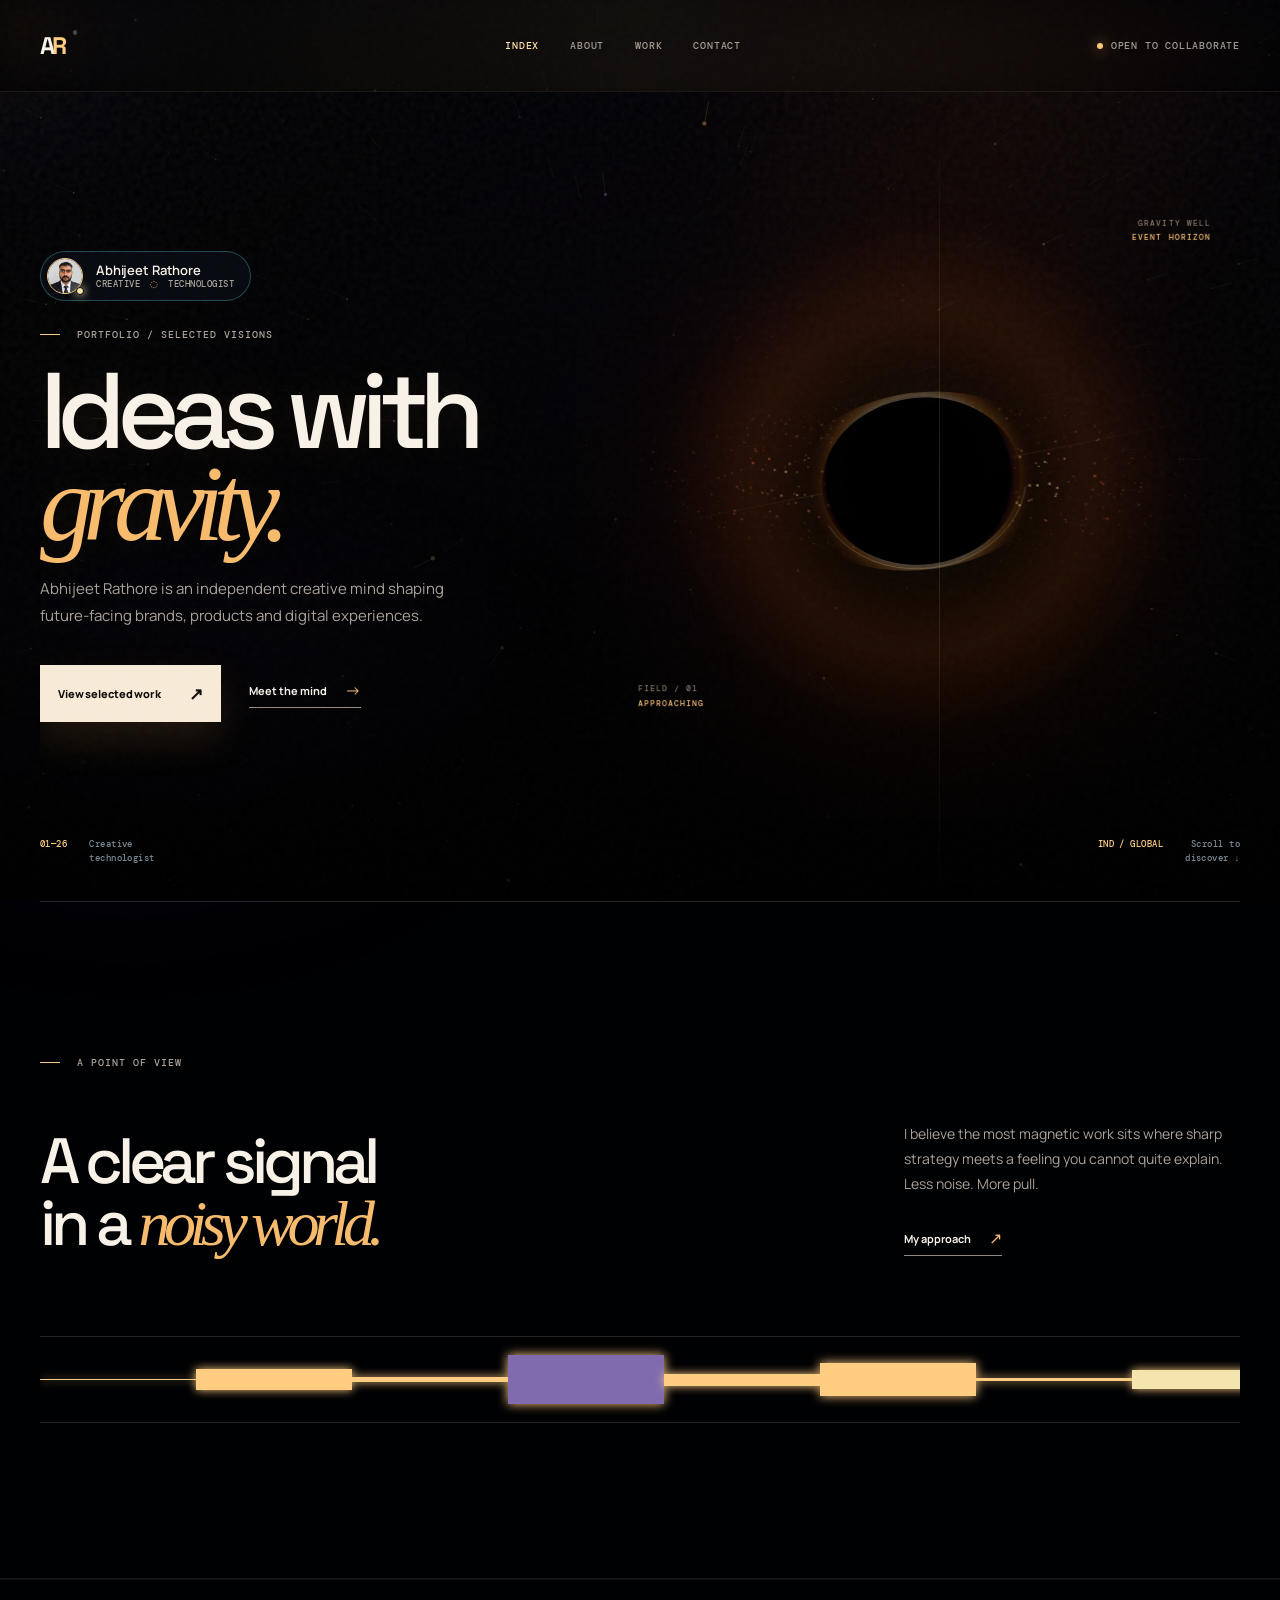
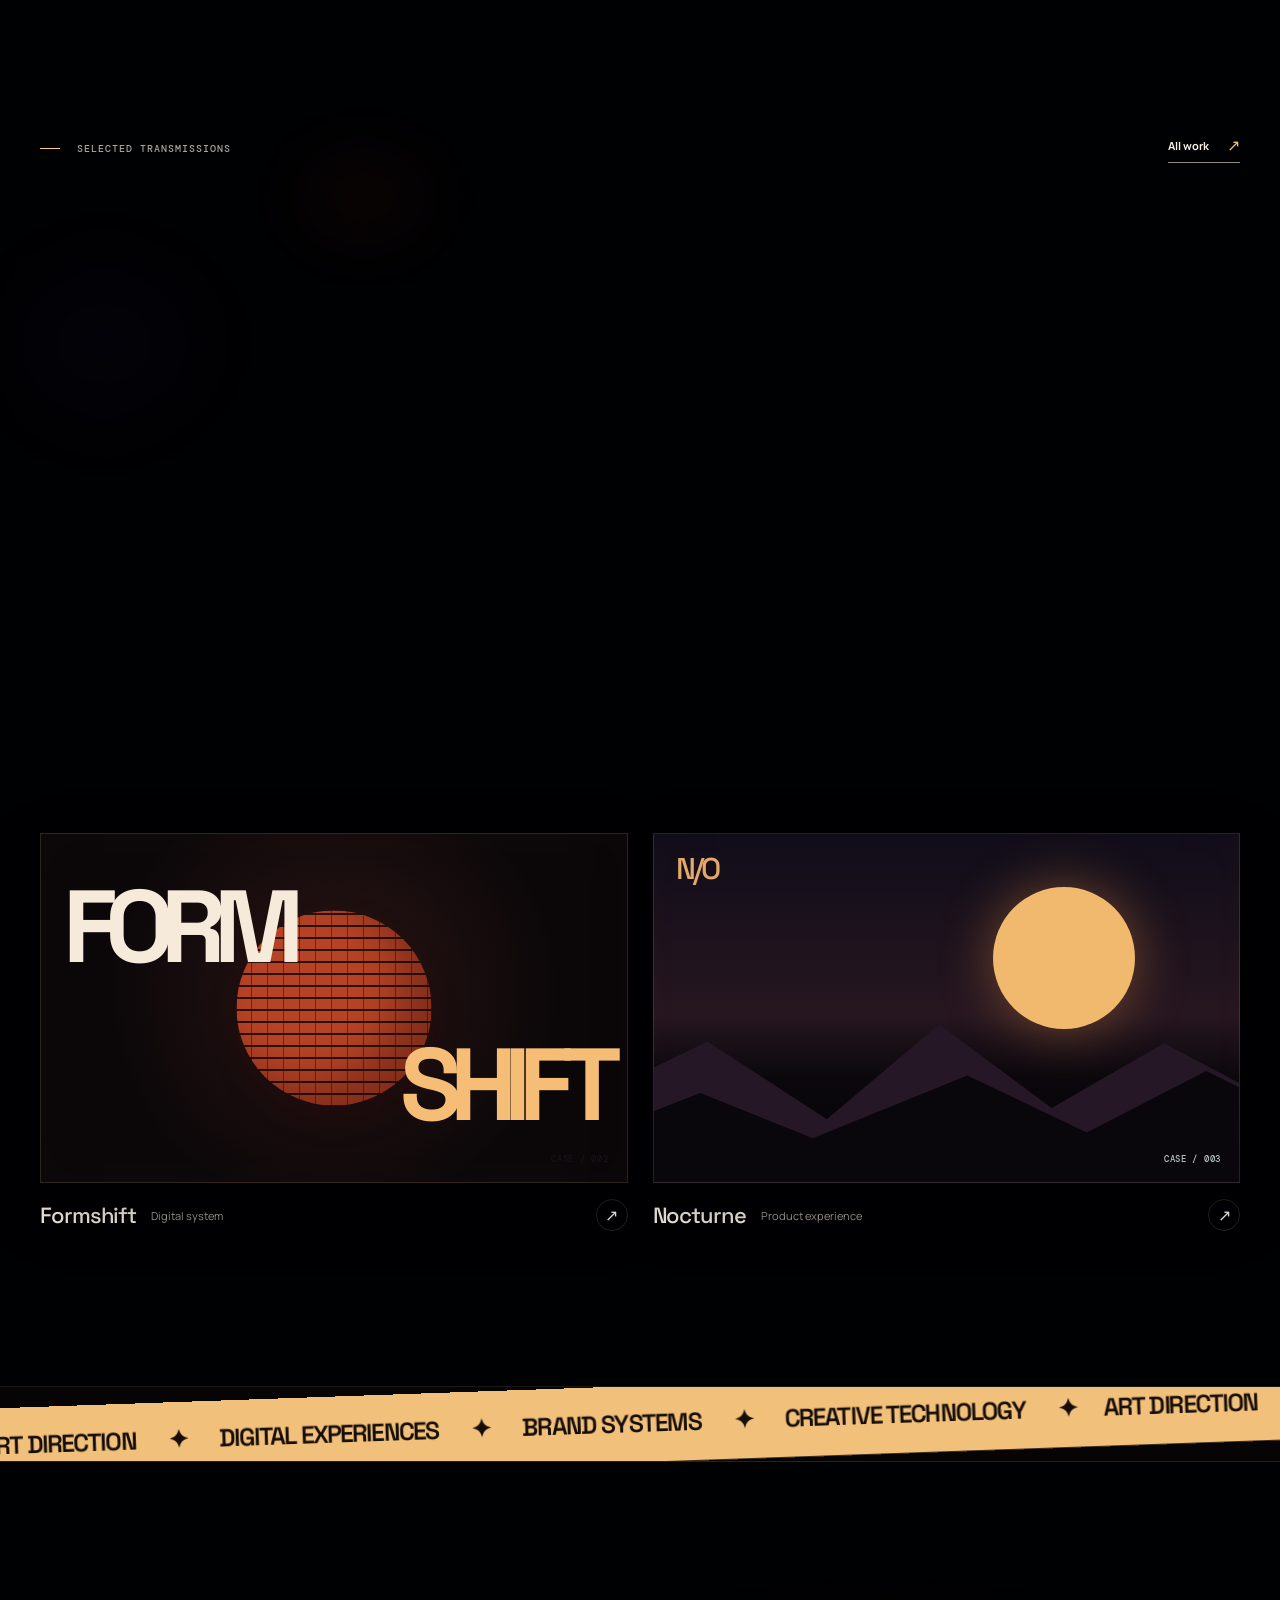
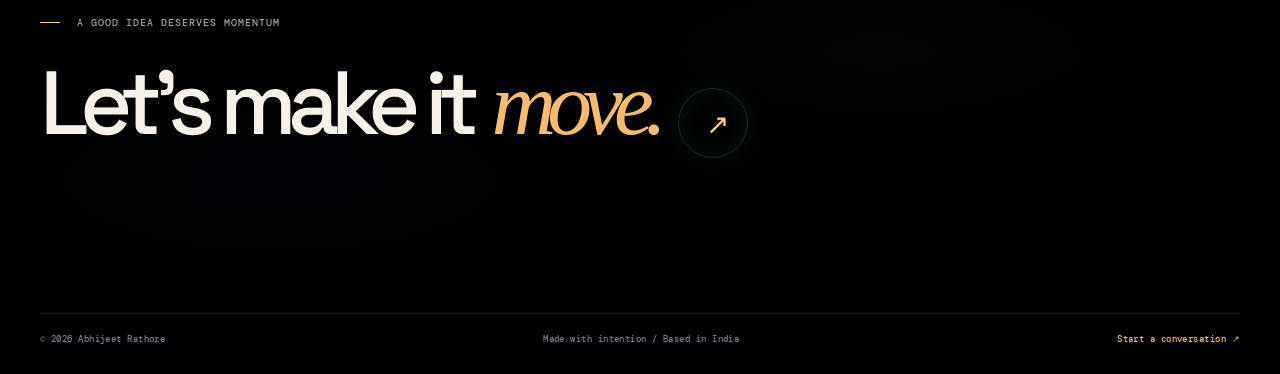
==== commit 13ee2b2f: "Blackhole" ====
--- a/index.html
+++ b/index.html
@@ -17,8 +17,8 @@
     <main>
       <section class="hero container">
         <div class="hero-data hero-data-left"><span>01—26</span><span>Creative<br />technologist</span></div><div class="hero-data hero-data-right"><span>IND / GLOBAL</span><span>Scroll to<br />discover ↓</span></div>
-        <div class="hero-copy reveal"><p class="micro"><i></i> Portfolio / selected visions</p><h1>Ideas with<br /><em>gravity.</em></h1><p class="lede">Abhijeet Rathore is an independent creative mind shaping future-facing brands, products and digital experiences.</p><div class="hero-actions"><a class="button magnetic" href="work.html">View selected work <span>↗</span></a><a class="inline-link" href="about.html">Meet the mind <b>→</b></a></div></div>
-        <div class="hero-object reveal delay-1" aria-label="Animated AR orbital sculpture"><div class="scan-lines"></div><div class="orbit orbit-a"></div><div class="orbit orbit-b"></div><div class="orbit orbit-c"></div><div class="satellite satellite-a"></div><div class="satellite satellite-b"></div><div class="satellite satellite-c"></div><div class="holo-core"><span>A</span><span>R</span><small>001<br />ONLINE</small></div><div class="object-copy copy-top">POSITION /<br />POSSIBILITY</div><div class="object-copy copy-bottom">SIGNAL<br />DETECTED</div></div><div class="hero-floor" aria-hidden="true"></div>
+        <div class="hero-copy reveal"><a class="hero-author-pill" href="about.html" aria-label="View Abhijeet Rathore's about page"><span class="hero-author-avatar"><img src="assets/profile.png" alt="Abhijeet Rathore portrait" /><span class="avatar-dot"></span></span><span class="hero-author-info"><span class="author-name">Abhijeet Rathore</span><span class="author-status">Creative <i>◌</i> Technologist</span></span></a><p class="micro"><i></i> Portfolio / selected visions</p><h1>Ideas with<br /><em>gravity.</em></h1><p class="lede">Abhijeet Rathore is an independent creative mind shaping future-facing brands, products and digital experiences.</p><div class="hero-actions"><a class="button magnetic" href="work.html">View selected work <span>↗</span></a><a class="inline-link" href="about.html">Meet the mind <b>→</b></a></div></div>
+        <div class="hero-object blackhole-stage reveal delay-1" aria-label="An animated artistic rendering of a black hole"><canvas id="blackhole" aria-hidden="true"></canvas><div class="blackhole-readout readout-top"><span>GRAVITY WELL</span><b>EVENT HORIZON</b></div><div class="blackhole-readout readout-bottom"><span>FIELD / 01</span><b>APPROACHING</b></div><div class="blackhole-axis" aria-hidden="true"></div></div><div class="hero-floor" aria-hidden="true"></div>
       </section>
       <section class="manifesto section container"><p class="micro reveal"><i></i> A point of view</p><div class="manifesto-grid"><h2 class="reveal">A clear signal<br />in a <em>noisy world.</em></h2><div class="manifesto-copy reveal delay-1"><p>I believe the most magnetic work sits where sharp strategy meets a feeling you cannot quite explain. Less noise. More pull.</p><a class="inline-link" href="about.html">My approach <b>↗</b></a></div></div><div class="signal-line reveal" aria-hidden="true"><span></span><span></span><span></span><span></span><span></span><span></span><span></span><span></span></div></section>
       <section class="selected section"><div class="container"><div class="section-head reveal"><p class="micro"><i></i> Selected transmissions</p><a class="inline-link" href="work.html">All work <b>↗</b></a></div><div class="feature-grid"><a class="feature feature-large tilt reveal" href="work.html"><div class="feature-visual visual-aether"><div class="glow-sphere"></div><div class="aether-interface"><span>Æ</span><b>NEW<br />DIMENSIONS</b><i>2026 / IDENTITY</i></div><div class="aether-pane"></div><small>CASE / 001</small></div><div class="feature-title"><h3>Aether</h3><p>Future brand world</p><b>↗</b></div></a><a class="feature tilt reveal delay-1" href="work.html"><div class="feature-visual visual-pulse"><span>FORM</span><span>SHIFT</span><div class="pulse-orb"></div><small>CASE / 002</small></div><div class="feature-title"><h3>Formshift</h3><p>Digital system</p><b>↗</b></div></a><a class="feature tilt reveal delay-2" href="work.html"><div class="feature-visual visual-nocturne"><div class="nocturne-sun"></div><div class="nocturne-hill hill-one"></div><div class="nocturne-hill hill-two"></div><strong>N/O</strong><small>CASE / 003</small></div><div class="feature-title"><h3>Nocturne</h3><p>Product experience</p><b>↗</b></div></a></div></div></section>
--- a/styles.css
+++ b/styles.css
@@ -1,97 +1,50 @@
-:root {
-  --ink: #08101d;
-  --paper: #f2f5f6;
-  --white: #fbfcfc;
-  --muted: #6d7680;
-  --line: rgba(8, 16, 29, .13);
-  --blue: #4cf3f5;
-  --violet: #9b7bff;
-  --navy: #071321;
-}
+:root{--bg:#03060b;--bg-2:#09131c;--surface:#0a1017;--surface-2:#0d1a24;--ink:#eef5f9;--dim:#99a9b9;--line:rgba(213,241,246,.16);--cyan:#67f3ff;--acid:#d7ff6d;--purple:#8e8dfd;--sans:"Manrope",sans-serif;--display:"Space Grotesk",sans-serif;--mono:"DM Mono",monospace;--mx:0;--my:0}*{box-sizing:border-box}html{scroll-behavior:smooth}body{margin:0;min-width:320px;background:radial-gradient(circle at 20% 20%,rgba(56,80,132,.26),transparent 22%),radial-gradient(circle at 78% 14%,rgba(94,209,255,.1),transparent 20%),radial-gradient(circle at 50% 85%,rgba(48,64,146,.18),transparent 25%),var(--bg);color:var(--ink);font-family:var(--sans);overflow-x:hidden;position:relative}body:before{content:"";position:fixed;inset:-15%;z-index:-2;background:radial-gradient(circle at 50% 35%,rgba(38,68,92,.36),transparent 15%),radial-gradient(circle at 50% 55%,rgba(31,29,74,.25),transparent 30%),radial-gradient(circle at 60% 50%,rgba(2,6,13,.1),transparent 60%);filter:blur(24px);pointer-events:none}body:after{content:"";position:fixed;inset:0;z-index:-1;background:linear-gradient(180deg,rgba(4,7,11,.12),rgba(4,7,11,.5));pointer-events:none}a{color:inherit;text-decoration:none}.container{width:min(1240px,calc(100% - 80px));margin:0 auto}#starfield{position:fixed;inset:0;z-index:-3;width:100%;height:100%;opacity:.9}#starfield:before{content:""}.noise{position:fixed;z-index:8;inset:0;pointer-events:none;opacity:.05;background-image:url("data:image/svg+xml,%3Csvg viewBox='0 0 160 160' xmlns='http://www.w3.org/2000/svg'%3E%3Cfilter id='n'%3E%3CfeTurbulence type='fractalNoise' baseFrequency='.9' numOctaves='3' stitchTiles='stitch'/%3E%3C/filter%3E%3Crect width='100%25' height='100%25' filter='url(%23n)'/%3E%3C/svg%3E")}.cursor-orb{position:fixed;z-index:7;width:420px;height:420px;border-radius:50%;pointer-events:none;transform:translate(-50%,-50%);background:radial-gradient(circle,rgba(90,231,255,.08),rgba(90,231,255,.02) 26%,transparent 65%);mix-blend-mode:screen;filter:blur(18px)}.nav-wrap{position:relative;z-index:5}.nav{height:91px;display:flex;align-items:center;justify-content:space-between;border-bottom:1px solid var(--line)}.brand{position:relative;font:700 24px/1 var(--display);letter-spacing:-.14em}.brand span{color:var(--cyan)}.brand i{position:absolute;top:-5px;right:-14px;font:400 7px/1 var(--mono);color:var(--dim);font-style:normal;letter-spacing:0}.nav-links{display:flex;gap:31px;margin-left:86px}.nav-links a,.availability{color:var(--dim);font:500 10px/1 var(--mono);text-transform:uppercase;letter-spacing:.08em;transition:color .2s}.nav-links a:hover,.nav-links a.active,.availability:hover{color:var(--ink)}.availability{display:flex;gap:8px;align-items:center}.availability b{width:6px;height:6px;border-radius:50%;background:var(--acid);box-shadow:0 0 11px var(--acid);animation:blink 2s infinite}.micro{margin:0;color:var(--dim);font:500 10px/1.1 var(--mono);letter-spacing:.1em;text-transform:uppercase}.micro i{display:inline-block;width:20px;height:1px;margin:0 10px 3px 0;background:var(--cyan)}.hero{position:relative;min-height:calc(100vh - 91px);display:flex;align-items:center;padding:80px 0 100px}.hero:after{content:"";position:absolute;width:1px;top:0;bottom:0;right:22%;background:linear-gradient(transparent,rgba(101,245,236,.1),transparent)}.hero-copy{position:relative;z-index:2;max-width:690px}.hero-author-pill{display:inline-flex;align-items:center;gap:13px;padding:6px 16px 6px 6px;border:1px solid rgba(101,245,236,.28);border-radius:999px;background:rgba(10,15,23,.72);backdrop-filter:blur(10px);margin-bottom:28px;transition:border-color .3s,box-shadow .3s,transform .3s}.hero-author-pill:hover{border-color:rgba(101,245,236,.6);box-shadow:0 0 24px rgba(101,245,236,.16);transform:translateY(-2px)}.hero-author-avatar{position:relative;width:36px;height:36px;flex-shrink:0}.hero-author-avatar img{width:100%;height:100%;border-radius:50%;object-fit:cover;object-position:center 20%;border:1.5px solid var(--cyan);display:block}.avatar-dot{position:absolute;right:-1px;bottom:-1px;width:8px;height:8px;border-radius:50%;background:var(--acid);box-shadow:0 0 8px var(--acid);border:1.5px solid var(--bg)}.hero-author-info{display:flex;flex-direction:column;gap:2px}.author-name{font:600 13px/1.1 var(--sans);color:var(--ink);letter-spacing:-.01em}.author-status{font:500 9px/1 var(--mono);color:var(--dim);letter-spacing:.06em;text-transform:uppercase}.author-status i{color:var(--cyan);font-style:normal;margin:0 4px}.hero h1,.page-hero h1{margin:25px 0;font:500 clamp(67px,8.4vw,130px)/.86 var(--display);letter-spacing:-.09em}.hero h1 em,.page-hero h1 em,.manifesto h2 em,.mega-link em,.about-statement h2 em{font-family:Georgia,serif;font-weight:400;color:var(--cyan);letter-spacing:-.1em}.lede{max-width:425px;margin:0;color:var(--dim);font-size:15px;line-height:1.8}.hero-actions{display:flex;align-items:center;gap:28px;margin-top:36px}.button{display:inline-flex;align-items:center;gap:28px;padding:17px 18px;background:var(--ink);color:#071018;font-size:11px;font-weight:800;letter-spacing:-.01em;transition:transform .25s,box-shadow .25s}.button:hover{transform:translateY(-4px);box-shadow:0 12px 27px rgba(101,245,236,.13)}.button span{font-size:17px}.inline-link{display:inline-flex;align-items:center;gap:18px;padding-bottom:6px;border-bottom:1px solid rgba(238,245,249,.55);font-size:11px;font-weight:700}.inline-link b{color:var(--cyan);font-size:16px;font-weight:400}.hero-data{position:absolute;z-index:2;bottom:35px;display:flex;gap:22px;color:#798894;font:500 9px/1.55 var(--mono);letter-spacing:.05em}.hero-data span:first-child{color:var(--cyan)}.hero-data-left{left:0}.hero-data-right{right:0;text-align:right}.hero-object{position:absolute;right:-53px;top:50%;width:590px;height:590px;transform:translate3d(calc((var(--mx) - .5) * 22px), calc((var(--my) - .5) * 18px), 0) rotateX(calc((var(--my) - .5) * -6deg)) rotateY(calc((var(--mx) - .5) * 7deg));perspective:800px;filter:drop-shadow(0 0 30px rgba(103,243,255,.12));transition:transform .45s ease-out}.hero-object:before{content:"";position:absolute;inset:12%;border-radius:50%;background:radial-gradient(circle,rgba(103,243,255,.18),rgba(89,125,255,.12) 18%,rgba(6,9,14,.02) 42%,transparent 70%);filter:blur(22px)}.scan-lines{position:absolute;inset:0;border-radius:50%;opacity:.38;background:repeating-radial-gradient(circle at 50% 50%,transparent 0 17px,rgba(103,243,255,.18) 18px 19px),radial-gradient(circle,rgba(255,255,255,.05),transparent 60%);mask-image:radial-gradient(circle,black 34%,transparent 68%)}.orbit{position:absolute;top:50%;left:50%;border:1px solid rgba(141,245,246,.28);border-radius:50%;transform-style:preserve-3d;box-shadow:inset 0 0 18px rgba(103,243,255,.08),0 0 24px rgba(103,243,255,.08)}.orbit-a{width:290px;height:290px;transform:translate(-50%,-50%) rotateX(68deg) rotateZ(10deg);animation:orbit-spin 14s linear infinite}.orbit-b{width:440px;height:440px;transform:translate(-50%,-50%) rotateY(65deg) rotateZ(25deg);border-style:dashed;animation:orbit-spin-reverse 22s linear infinite}.orbit-c{width:520px;height:520px;transform:translate(-50%,-50%) rotateX(75deg) rotateZ(-25deg);border-color:rgba(157,140,255,.22);animation:orbit-spin 30s linear infinite}.satellite{position:absolute;z-index:3;width:9px;height:9px;border-radius:50%;background:var(--cyan);box-shadow:0 0 17px 5px rgba(101,245,236,.35)}.satellite-a{top:128px;left:162px;animation:float 4s ease-in-out infinite}.satellite-b{right:69px;top:277px;background:var(--purple);box-shadow:0 0 17px 5px rgba(157,140,255,.35);animation:float 5s -1s ease-in-out infinite}.satellite-c{bottom:86px;left:209px;width:6px;height:6px;background:var(--acid);box-shadow:0 0 15px 4px rgba(214,255,99,.3);animation:float 4.2s -2s ease-in-out infinite}.holo-core{position:absolute;top:50%;left:50%;width:172px;height:172px;display:flex;align-items:center;justify-content:center;overflow:hidden;border:1px solid rgba(130,255,249,.68);border-radius:50%;transform:translate(-50%,-50%);background:radial-gradient(circle at 35% 30%,rgba(214,255,255,.8) 0%,rgba(125,192,255,.36) 12%,rgba(98,191,224,.22) 22%,rgba(5,10,20,.76) 52%,rgba(2,5,11,.96) 100%);box-shadow:inset 0 0 36px rgba(101,245,236,.28),inset 0 0 60px rgba(88,120,255,.18),0 0 64px rgba(39,126,170,.26);backdrop-filter:blur(6px);animation:core-breathe 4s ease-in-out infinite}.holo-core:before{content:"";position:absolute;inset:10px;border:1px solid rgba(155,255,252,.45);border-radius:50%}.holo-core:after{content:"";position:absolute;inset:-12%;border:1px solid rgba(149,168,255,.12);border-radius:50%;transform:rotate(-18deg);animation:core-spin 12s linear infinite}.holo-core img{width:100%;height:100%;object-fit:cover;object-position:center 20%;filter:saturate(1.15) contrast(1.13) brightness(1.04);display:block}.holo-core small{position:absolute;bottom:20px;color:var(--cyan);font:500 7px/1.2 var(--mono);letter-spacing:.13em;text-align:center}.object-copy{position:absolute;color:var(--dim);font:500 8px/1.5 var(--mono);letter-spacing:.12em}.copy-top{right:14px;top:89px}.copy-bottom{left:32px;bottom:77px;color:var(--cyan)}.hero-floor{position:absolute;right:-12%;bottom:-2px;width:62%;height:31%;opacity:.32;background:linear-gradient(90deg,rgba(101,245,236,.22) 1px,transparent 1px),linear-gradient(rgba(101,245,236,.22) 1px,transparent 1px);background-size:39px 39px;transform:perspective(230px) rotateX(62deg);transform-origin:bottom;mask-image:linear-gradient(to bottom,transparent,black)}.section{padding:155px 0}.manifesto{border-top:1px solid var(--line)}.manifesto-grid{display:grid;grid-template-columns:1.4fr .6fr;gap:80px;align-items:end;margin-top:53px}.manifesto h2{margin:0;font:500 clamp(43px,5vw,76px)/.98 var(--display);letter-spacing:-.08em}.manifesto-copy p{margin:0 0 29px;color:var(--dim);font-size:14px;line-height:1.8}.signal-line{display:flex;align-items:center;gap:0;overflow:hidden;height:87px;margin-top:80px;border-top:1px solid var(--line);border-bottom:1px solid var(--line)}.signal-line span{width:13%;height:1px;flex:none;background:var(--cyan);box-shadow:0 0 10px var(--cyan);animation:signal 3s ease-in-out infinite}.signal-line span:nth-child(2){height:21px}.signal-line span:nth-child(3){height:5px}.signal-line span:nth-child(4){height:49px;background:var(--purple);animation-delay:.3s}.signal-line span:nth-child(5){height:12px}.signal-line span:nth-child(6){height:33px;animation-delay:.6s}.signal-line span:nth-child(7){height:3px}.signal-line span:nth-child(8){height:19px;background:var(--acid);animation-delay:.8s}.selected{position:relative;background:linear-gradient(180deg,rgba(10,16,23,.72),rgba(8,12,18,.94));border-top:1px solid var(--line);border-bottom:1px solid var(--line)}.selected:before{content:"";position:absolute;right:-10%;top:-25%;width:520px;height:520px;background:radial-gradient(circle,rgba(72,98,236,.22),rgba(44,131,184,.12) 38%,transparent 68%);filter:blur(10px)}.section-head{position:relative;z-index:1;display:flex;justify-content:space-between;align-items:center}.feature-grid{display:grid;grid-template-columns:1fr 1fr;gap:62px 25px;margin-top:60px;perspective:1000px}.feature{display:block}.feature-large{grid-column:span 2}.feature-visual{position:relative;overflow:hidden;height:350px;background:#0d1c2c;transition:box-shadow .35s}.feature-large .feature-visual{height:500px}.feature:hover .feature-visual{box-shadow:0 22px 58px rgba(0,0,0,.42)}.feature-visual small{position:absolute;z-index:3;right:18px;bottom:18px;color:rgba(240,255,255,.75);font:500 9px/1 var(--mono);letter-spacing:.08em}.feature-title{display:flex;align-items:center;gap:15px;padding-top:16px}.feature-title h3{margin:0;font:500 22px/1 var(--display);letter-spacing:-.05em}.feature-title p{margin:0 auto 0 0;color:var(--dim);font-size:11px}.feature-title>b{display:grid;place-items:center;width:32px;height:32px;border:1px solid var(--line);border-radius:50%;font-size:16px;font-weight:400;transition:background .25s,color .25s}.feature:hover .feature-title>b{background:var(--cyan);color:var(--bg)}.visual-aether{background:radial-gradient(ellipse at 55% 47%,#3a8d98,#102c45 42%,#07111e 75%)}.glow-sphere{position:absolute;left:50%;top:50%;width:440px;height:440px;border-radius:50%;transform:translate(-50%,-50%);background:repeating-radial-gradient(circle,transparent 0 23px,rgba(105,255,251,.28) 24px 25px);filter:blur(.2px);animation:glow-spin 26s linear infinite}.aether-interface{position:absolute;z-index:2;left:50%;top:50%;width:300px;height:370px;padding:24px;display:flex;flex-direction:column;justify-content:space-between;border:1px solid rgba(154,255,252,.6);transform:translate(-50%,-50%) rotate(8deg);background:linear-gradient(135deg,rgba(93,252,246,.23),rgba(22,74,104,.18));box-shadow:inset 0 0 40px rgba(114,255,252,.12),0 20px 40px rgba(0,0,0,.3);backdrop-filter:blur(11px);transition:transform .6s cubic-bezier(.2,.8,.2,1)}.feature:hover .aether-interface{transform:translate(-50%,-50%) rotate(2deg) scale(1.04)}.aether-interface span{font:400 25px/1 Georgia}.aether-interface b{font:500 52px/.87 var(--display);letter-spacing:-.1em}.aether-interface i{font:500 8px/1 var(--mono);color:var(--cyan);font-style:normal;letter-spacing:.1em}.aether-pane{position:absolute;left:calc(50% - 204px);top:calc(50% - 172px);width:270px;height:340px;border:1px solid rgba(154,255,252,.27);transform:rotate(-13deg);background:rgba(67,184,201,.13)}.visual-pulse{background:#e7e1d5;color:#090e18}.visual-pulse>span{position:absolute;z-index:2;font:700 clamp(78px,8vw,126px)/.76 var(--display);letter-spacing:-.12em}.visual-pulse>span:first-child{left:22px;top:54px}.visual-pulse>span:nth-child(2){right:17px;bottom:58px;color:#f14f5f}.pulse-orb{position:absolute;left:50%;top:50%;width:195px;height:195px;border-radius:50%;transform:translate(-50%,-50%);background:repeating-linear-gradient(0deg,transparent 0 10px,rgba(7,13,22,.73) 11px 12px),repeating-linear-gradient(90deg,transparent 0 14px,rgba(7,13,22,.4) 15px 16px),#f35160;box-shadow:inset -30px -22px 40px rgba(23,0,5,.31),0 14px 29px rgba(44,8,9,.26);animation:float 5s ease-in-out infinite}.visual-pulse small{color:#13141a}.visual-nocturne{background:linear-gradient(#182944 0%,#415e77 58%,#133841 58%,#0e242e 100%)}.nocturne-sun{position:absolute;top:53px;left:58%;width:142px;height:142px;border-radius:50%;background:#f9e9bc;box-shadow:0 0 44px rgba(255,240,191,.5)}.nocturne-hill{position:absolute;left:-10%;right:-10%;bottom:0}.hill-one{height:190px;background:#315b60;clip-path:polygon(0 55%,16% 26%,33% 67%,49% 17%,65% 61%,81% 27%,100% 64%,100% 100%,0 100%)}.hill-two{height:146px;background:#0b2d37;clip-path:polygon(0 67%,15% 39%,31% 70%,53% 27%,70% 66%,87% 24%,100% 55%,100% 100%,0 100%)}.visual-nocturne strong{position:absolute;z-index:2;left:22px;top:20px;color:#15373f;font:500 30px/1 var(--display);letter-spacing:-.1em}.marquee-section{padding:0;overflow:hidden;border-bottom:1px solid var(--line);background:#080d14}.marquee{padding:25px 0;transform:rotate(-2deg) scale(1.03);background:var(--acid);color:#0a1116;white-space:nowrap}.marquee-track{display:flex;width:max-content;animation:marquee 23s linear infinite}.marquee-track span{font:600 24px/1 var(--display);letter-spacing:-.05em}.marquee-track i{margin:0 26px;font-style:normal}.closing{padding:145px 0 132px}.mega-link{display:flex;align-items:baseline;gap:20px;margin-top:35px;font:500 clamp(43px,7vw,101px)/.9 var(--display);letter-spacing:-.1em}.mega-link>span{display:grid;place-items:center;width:70px;height:70px;border:1px solid var(--line);border-radius:50%;color:var(--cyan);font:400 28px/1 var(--sans);transition:background .25s,color .25s}.mega-link:hover>span{background:var(--cyan);color:#071018}.footer{display:flex;justify-content:space-between;padding:20px 0 28px;border-top:1px solid var(--line);color:#75838e;font:500 9px/1.3 var(--mono);letter-spacing:.05em}.footer a{color:var(--cyan)}
+/* inner pages */.page-hero{position:relative;padding:118px 0 93px;border-bottom:1px solid var(--line)}.page-hero:before{content:"";position:absolute;z-index:-1;width:450px;height:450px;right:9%;top:-120px;border-radius:50%;background:radial-gradient(circle,rgba(93,75,242,.2),transparent 66%);filter:blur(10px)}.page-hero h1{max-width:960px;margin-bottom:0}.page-hero .page-intro{max-width:445px;margin:32px 0 0 auto;color:var(--dim);font-size:15px;line-height:1.8}.page-number{position:absolute;right:0;bottom:29px;color:var(--cyan);font:500 10px/1 var(--mono);letter-spacing:.1em}.about-statement{display:grid;grid-template-columns:.8fr 1.2fr;gap:8%;padding:144px 0}.about-statement h2,.process-heading{margin:0;font:500 clamp(39px,5vw,73px)/1 var(--display);letter-spacing:-.08em}.about-statement p{max-width:585px;margin:0;color:var(--dim);font-size:18px;line-height:1.75}.about-statement p+p{margin-top:23px}.principles{border-top:1px solid var(--line)}.principle{display:grid;grid-template-columns:13% 1fr 32%;align-items:center;gap:20px;min-height:143px;border-bottom:1px solid var(--line);transition:background .3s,padding .3s}.principle:hover{padding:0 19px;background:rgba(101,245,236,.06)}.principle>span{color:var(--cyan);font:500 10px/1 var(--mono)}.principle h3{margin:0;font:500 30px/1 var(--display);letter-spacing:-.06em}.principle p{margin:0;color:var(--dim);font-size:12px;line-height:1.7}.process{padding:151px 0;background:var(--surface)}.process-heading{max-width:700px}.process-grid{display:grid;grid-template-columns:repeat(3,1fr);gap:20px;margin-top:70px}.process-card{position:relative;min-height:300px;padding:23px;border:1px solid var(--line);overflow:hidden;background:linear-gradient(145deg,#101b2a,#071018)}.process-card:after{content:"";position:absolute;width:210px;height:210px;right:-58px;bottom:-82px;border:1px solid rgba(101,245,236,.4);border-radius:50%;box-shadow:0 0 0 28px rgba(101,245,236,.04),0 0 0 58px rgba(101,245,236,.035)}.process-card:nth-child(2):after{border-color:rgba(157,140,255,.45);box-shadow:0 0 0 28px rgba(157,140,255,.04),0 0 0 58px rgba(157,140,255,.035)}.process-card:nth-child(3):after{border-color:rgba(214,255,99,.45);box-shadow:0 0 0 28px rgba(214,255,99,.04),0 0 0 58px rgba(214,255,99,.035)}.process-card span{color:var(--cyan);font:500 10px/1 var(--mono)}.process-card h3{position:relative;z-index:1;margin:86px 0 11px;font:500 28px/1 var(--display);letter-spacing:-.06em}.process-card p{position:relative;z-index:1;margin:0;max-width:210px;color:var(--dim);font-size:12px;line-height:1.65}.work-index{padding:53px 0 142px}.work-row{display:grid;grid-template-columns:47% 1fr;gap:8%;padding:51px 0;border-bottom:1px solid var(--line)}.work-row:first-child{border-top:1px solid var(--line)}.work-row-art{position:relative;overflow:hidden;min-height:300px}.work-row-copy{align-self:center}.work-row-copy .micro{margin-bottom:23px}.work-row-copy h2{margin:0 0 16px;font:500 clamp(34px,4vw,58px)/.93 var(--display);letter-spacing:-.08em}.work-row-copy p:not(.micro){max-width:360px;margin:0 0 26px;color:var(--dim);font-size:13px;line-height:1.75}.work-row:nth-child(even) .work-row-art{order:2}.detail-rail{display:flex;gap:23px;margin-top:61px;color:#71808b;font:500 9px/1 var(--mono);letter-spacing:.05em}.detail-rail span:first-child{color:var(--cyan)}.work-row-art .aether-interface{height:280px}.work-row-art .glow-sphere{width:310px;height:310px}.work-row-art.visual-pulse,.work-row-art.visual-nocturne{min-height:300px}.contact-stage{position:relative;min-height:665px;display:grid;grid-template-columns:1.08fr .92fr;gap:12%;align-items:center;padding:100px 0}.contact-stage:before{content:"";position:absolute;z-index:-1;width:510px;height:510px;left:-190px;bottom:-250px;border-radius:50%;background:radial-gradient(circle,rgba(97,255,242,.18),transparent 66%)}.contact-stage h1{margin:20px 0 27px;font:500 clamp(59px,7.8vw,110px)/.86 var(--display);letter-spacing:-.1em}.contact-stage h1 em{font-family:Georgia,serif;font-weight:400;color:var(--cyan)}.contact-stage p:not(.micro){max-width:420px;color:var(--dim);font-size:15px;line-height:1.75}.signal-card{position:relative;min-height:384px;padding:27px;overflow:hidden;border:1px solid rgba(101,245,236,.35);background:linear-gradient(145deg,rgba(24,87,102,.35),rgba(10,17,31,.75))}.signal-card:before{content:"";position:absolute;inset:26px;border:1px solid rgba(101,245,236,.24)}.signal-card:after{content:"";position:absolute;width:220px;height:220px;top:50%;left:50%;border-radius:50%;transform:translate(-50%,-50%);background:repeating-radial-gradient(circle,transparent 0 20px,rgba(101,245,236,.4) 21px 22px);animation:glow-spin 20s linear infinite}.signal-card span,.signal-card i{position:relative;z-index:1;display:block;font:500 9px/1.4 var(--mono);letter-spacing:.1em;font-style:normal}.signal-card i{position:absolute;z-index:2;right:26px;bottom:25px;color:var(--cyan)}.contact-form-section{padding:135px 0;border-top:1px solid var(--line)}.contact-form-section h2{margin:0;font:500 clamp(37px,4vw,62px)/.95 var(--display);letter-spacing:-.07em}.contact-layout{display:grid;grid-template-columns:.72fr 1.28fr;gap:12%;align-items:start}.contact-aside p{max-width:270px;margin:20px 0 0;color:var(--dim);font-size:13px;line-height:1.7}.form-grid{display:grid;grid-template-columns:1fr 1fr;gap:26px 24px}.field{display:flex;flex-direction:column;gap:11px}.field.full{grid-column:span 2}.field label{color:var(--dim);font:500 9px/1 var(--mono);letter-spacing:.09em;text-transform:uppercase}.field input,.field textarea{width:100%;padding:0 0 12px;border:0;border-bottom:1px solid var(--line);outline:0;background:transparent;color:var(--ink);font:500 14px/1.4 var(--sans);resize:none}.field textarea{min-height:85px}.field input:focus,.field textarea:focus{border-color:var(--cyan)}.submit{justify-content:center;margin-top:13px;border:0;cursor:pointer}.contact-direct{display:flex;align-items:center;gap:15px;margin-top:85px;padding:26px 0;border-top:1px solid var(--line);border-bottom:1px solid var(--line)}.contact-direct a{font:500 clamp(21px,3vw,38px)/1 var(--display);letter-spacing:-.06em}.contact-direct span{color:var(--cyan);font-size:21px}.reveal{opacity:0;transform:translateY(25px);transition:opacity .85s ease,transform .85s cubic-bezier(.2,.8,.2,1)}.reveal.in-view{opacity:1;transform:none}.delay-1{transition-delay:.15s}.delay-2{transition-delay:.3s}@keyframes orbit-spin{to{transform:translate(-50%,-50%) rotateX(68deg) rotateZ(370deg)}}@keyframes orbit-spin-reverse{to{transform:translate(-50%,-50%) rotateY(65deg) rotateZ(-335deg)}}@keyframes core-breathe{50%{box-shadow:inset 0 0 47px rgba(101,245,236,.55),0 0 85px rgba(45,196,211,.3);transform:translate(-50%,-50%) scale(1.055)}}@keyframes float{50%{transform:translateY(-13px)}}@keyframes blink{50%{opacity:.35;transform:scale(.6)}}@keyframes glow-spin{to{transform:translate(-50%,-50%) rotate(360deg)}}@keyframes signal{50%{transform:scaleY(.42);opacity:.45}}@keyframes marquee{to{transform:translateX(-50%)}}@media(max-width:800px){.container{width:min(100% - 40px,650px)}.nav{height:76px}.nav-links{margin-left:auto;gap:16px}.nav-links a{font-size:8px}.availability{display:none}.hero{min-height:740px;align-items:flex-start;padding-top:93px}.hero h1,.page-hero h1{font-size:clamp(58px,13vw,86px)}.hero-object{right:-190px;top:auto;bottom:45px;transform:scale(.72);transform-origin:bottom right}.hero-data{bottom:17px}.hero-data-right{display:none}.hero-floor{width:100%;right:-40%;bottom:50px}.section{padding:96px 0}.manifesto-grid,.about-statement,.contact-layout{grid-template-columns:1fr;gap:35px}.signal-line{margin-top:50px}.feature-grid{grid-template-columns:1fr;gap:45px;margin-top:45px}.feature-large{grid-column:auto}.feature-visual,.feature-large .feature-visual{height:330px}.visual-aether .aether-interface{transform:translate(-50%,-50%) scale(.76) rotate(8deg)}.feature:hover .aether-interface{transform:translate(-50%,-50%) rotate(2deg) scale(.76)}.footer{gap:15px;flex-wrap:wrap}.page-hero{padding:82px 0 76px}.page-number{position:static;display:block;margin-top:40px}.principle{grid-template-columns:45px 1fr;padding:24px 0}.principle p{grid-column:2}.process{padding:95px 0}.process-grid{grid-template-columns:1fr;margin-top:45px}.work-index{padding:35px 0 95px}.work-row{grid-template-columns:1fr;gap:31px}.work-row:nth-child(even) .work-row-art{order:0}.work-row-art{min-height:270px}.contact-stage{grid-template-columns:1fr;gap:47px;padding:82px 0}.signal-card{min-height:240px}.contact-form-section{padding:94px 0}.form-grid{margin-top:50px}.contact-direct{margin-top:65px}}@media(max-width:500px){.container{width:calc(100% - 32px)}.nav-links{gap:10px}.nav-links a:nth-child(1){display:none}.hero{min-height:670px}.hero-copy .lede{font-size:13px}.hero-actions{gap:20px}.button{padding:14px 13px;gap:14px}.hero-object{right:-204px;bottom:43px;transform:scale(.57);transform-origin:bottom right}.hero-data{font-size:8px}.manifesto h2,.about-statement h2,.process-heading{font-size:42px}.feature-visual,.feature-large .feature-visual{height:270px}.aether-interface,.visual-aether .aether-interface{transform:translate(-50%,-50%) scale(.6) rotate(8deg)}.feature:hover .aether-interface,.feature:hover .visual-aether .aether-interface{transform:translate(-50%,-50%) scale(.6) rotate(2deg)}.visual-pulse>span{font-size:62px}.pulse-orb{transform:translate(-50%,-50%) scale(.72)}.mega-link{gap:11px}.mega-link>span{width:42px;height:42px;font-size:18px}.footer{font-size:8px}.page-hero .page-intro{margin-left:0;font-size:13px}.principle h3{font-size:25px}.work-row-copy h2{font-size:41px}.work-row-art.visual-pulse,.work-row-art.visual-nocturne{min-height:240px}.form-grid{grid-template-columns:1fr}.field.full{grid-column:auto}.contact-stage h1{font-size:61px}}@media(prefers-reduced-motion:reduce){*,*:before,*:after{animation-duration:.01ms!important;animation-iteration-count:1!important;scroll-behavior:auto!important;transition-duration:.01ms!important}.cursor-orb{display:none}}
+body{background:radial-gradient(circle at 25% 12%,rgba(58,95,168,.28),transparent 18%),radial-gradient(circle at 72% 18%,rgba(102,185,255,.12),transparent 20%),radial-gradient(circle at 50% 82%,rgba(54,44,116,.26),transparent 32%),#03070d;color:var(--ink);background-attachment:fixed}body::before{content:"";position:fixed;inset:0;z-index:-2;background:radial-gradient(circle at 50% 45%,rgba(120,160,255,.12),transparent 18%),radial-gradient(circle at 57% 58%,rgba(22,55,68,.3),transparent 32%);pointer-events:none}body::after{content:"";position:fixed;inset:0;z-index:-1;background:linear-gradient(180deg,rgba(2,5,10,.1),rgba(2,5,10,.55));pointer-events:none}.nav-wrap{position:relative;z-index:20;background:rgba(4,9,15,.38);backdrop-filter:blur(16px);-webkit-backdrop-filter:blur(16px)}.nav{height:91px;display:flex;align-items:center;justify-content:space-between;border-bottom:1px solid rgba(103,243,255,.16);background:linear-gradient(180deg,rgba(5,10,16,.3),rgba(5,10,16,.08));position:relative}.nav:before{content:"";position:absolute;inset:0;background:linear-gradient(90deg,transparent,rgba(103,243,255,.05),transparent);pointer-events:none}.nav-links a,.availability{color:rgba(216,228,237,.75);text-shadow:0 0 18px rgba(103,243,255,.12)}.availability b{box-shadow:0 0 12px rgba(215,255,109,.7)}.hero,.page-hero,.selected,.process,.work-index,.contact-stage,.contact-form-section,.closing{position:relative;overflow:hidden}.hero:before,.page-hero:before,.selected:before,.process:before,.work-index:before,.contact-stage:before,.contact-form-section:before,.closing:before{content:"";position:absolute;inset:0;pointer-events:none;background:radial-gradient(circle at 60% 50%,rgba(88,126,255,.12),transparent 16%),radial-gradient(circle at 20% 70%,rgba(103,243,255,.05),transparent 18%),linear-gradient(180deg,rgba(255,255,255,0),rgba(7,12,17,.08));z-index:-1}.page-hero,.process,.selected,.contact-form-section{box-shadow:inset 0 1px 0 rgba(103,243,255,.06)}.hero-object{filter:drop-shadow(0 0 36px rgba(103,243,255,.12));transform-style:preserve-3d}.hero-object .orbit{box-shadow:inset 0 0 18px rgba(103,243,255,.08),0 0 32px rgba(103,243,255,.06)}.hero-floor{background:linear-gradient(90deg,rgba(103,243,255,.18) 1px,transparent 1px),linear-gradient(rgba(103,243,255,.15) 1px,transparent 1px);background-size:42px 42px;filter:blur(1px)}.manifesto,.selected,.process,.work-index,.contact-form-section,.contact-stage,.page-hero{background:linear-gradient(180deg,rgba(5,9,15,.06),rgba(5,9,15,.28))}.section{padding:155px 0}.feature-visual,.process-card,.signal-card,.work-row-art,.contact-direct{background:linear-gradient(180deg,rgba(13,20,31,.78),rgba(8,12,18,.94));border:1px solid rgba(103,243,255,.16);box-shadow:inset 0 0 30px rgba(103,243,255,.02),0 24px 45px rgba(0,0,0,.22)}.feature-visual{position:relative}.feature:hover .feature-visual{box-shadow:inset 0 0 30px rgba(103,243,255,.04),0 30px 60px rgba(0,0,0,.35)}.signal-card:after,.process-card:after,.contact-direct:before{filter:blur(1px)}.work-row{padding:51px 0;border-bottom:1px solid rgba(103,243,255,.12);position:relative}.work-row:first-child{border-top:1px solid rgba(103,243,255,.12)}.work-row:last-child{border-bottom:1px solid rgba(103,243,255,.12)}.work-row-art,.process-card,.signal-card{transform:perspective(1200px) rotateX(0deg) rotateY(0deg);transition:transform .35s ease,box-shadow .35s ease}.work-row-art:hover,.process-card:hover,.signal-card:hover{transform:perspective(1200px) rotateX(2deg) rotateY(-2deg) translateY(-2px)}.contact-stage h1,.hero h1,.page-hero h1{text-shadow:0 0 22px rgba(103,243,255,.1)}.about-statement,.contact-layout,.principles,.process-grid,.work-row,.contact-direct{position:relative;z-index:1}.footer{backdrop-filter:blur(12px);-webkit-backdrop-filter:blur(12px);background:rgba(2,6,10,.18)}.contact-direct{background:rgba(4,9,15,.24);border-top:1px solid rgba(103,243,255,.12);border-bottom:1px solid rgba(103,243,255,.12)}.field input,.field textarea{background:rgba(10,17,24,.18);border-bottom:1px solid rgba(103,243,255,.18)}.field input:focus,.field textarea:focus{border-color:rgba(103,243,255,.75);box-shadow:0 10px 20px rgba(103,243,255,.08)}.button{box-shadow:0 0 0 1px rgba(6,12,17,.2),0 18px 35px rgba(103,243,255,.1)}.mega-link>span{box-shadow:inset 0 0 25px rgba(103,243,255,.08),0 0 25px rgba(103,243,255,.08)}.reveal{transform:translateY(28px) scale(.985)}.reveal.in-view{transform:none}.scrollbar{scrollbar-color:rgba(103,243,255,.4) rgba(5,9,15,.7)}::-webkit-scrollbar{width:10px}::-webkit-scrollbar-track{background:rgba(4,9,15,.7)}::-webkit-scrollbar-thumb{background:linear-gradient(180deg,rgba(103,243,255,.6),rgba(158,140,255,.5));border-radius:999px}
 
-* { box-sizing: border-box; }
-html { scroll-behavior: smooth; }
-body { margin: 0; background: var(--paper); color: var(--ink); font-family: "Manrope", sans-serif; overflow-x: hidden; }
-a { color: inherit; text-decoration: none; }
-.container { width: min(1240px, calc(100% - 80px)); margin: 0 auto; }
-.page-shell { overflow: hidden; }
+/* Deep-space art direction ------------------------------------------------ */
+:root{--bg:#000103;--bg-2:#070609;--surface:#07070a;--surface-2:#0e0b0d;--ink:#f7f1e7;--dim:#aaa29a;--line:rgba(255,235,204,.15);--cyan:#ffcd82;--acid:#f4e4ae;--purple:#806baf}
+body{background:#000103!important;color:var(--ink);isolation:isolate}
+body::before{inset:-16%;background:radial-gradient(ellipse at 72% 22%,rgba(112,47,20,.14),transparent 19%),radial-gradient(ellipse at 20% 72%,rgba(43,29,83,.14),transparent 23%),radial-gradient(ellipse at 51% 49%,rgba(8,6,15,.46),transparent 50%);filter:blur(26px);transform:translate3d(0,calc(var(--space-drift,0) * -7px),0)}
+body::after{background:linear-gradient(180deg,rgba(0,0,0,.08),rgba(0,0,0,.82));z-index:-1}
+#starfield{opacity:1;mix-blend-mode:screen}
+.noise{opacity:.075;mix-blend-mode:soft-light}
+.cursor-orb{width:500px;height:500px;background:radial-gradient(circle,rgba(226,150,67,.065),rgba(116,74,190,.022) 36%,transparent 67%)}
+.nav-wrap{position:sticky;top:0;background:rgba(0,0,2,.54);border-bottom:1px solid rgba(255,229,190,.09);backdrop-filter:blur(18px) saturate(120%)}
+.nav{border-bottom:0;background:none}.nav:before{background:linear-gradient(90deg,transparent,rgba(255,207,137,.055),transparent)}
+.nav-links a,.availability{color:rgba(233,224,213,.68);text-shadow:none}.nav-links a:hover,.nav-links a.active,.availability:hover{color:#ffe2ad}
+.brand span{color:var(--cyan)}.micro i{background:var(--cyan)}
+.availability b{background:#ffc77c;box-shadow:0 0 13px rgba(255,188,104,.8)}
+.hero,.page-hero,.selected,.process,.work-index,.contact-stage,.contact-form-section,.closing,.manifesto{background:transparent!important}
+.hero:before,.page-hero:before,.selected:before,.process:before,.work-index:before,.contact-stage:before,.contact-form-section:before,.closing:before{background:radial-gradient(ellipse at 70% 42%,rgba(115,48,19,.075),transparent 20%),radial-gradient(ellipse at 20% 70%,rgba(62,43,120,.055),transparent 25%);z-index:-1}
+.hero:after{right:25%;background:linear-gradient(transparent,rgba(255,210,145,.16),transparent)}
+.hero h1,.page-hero h1,.contact-stage h1{text-shadow:0 0 34px rgba(255,190,102,.08)}
+.hero h1 em,.page-hero h1 em,.manifesto h2 em,.mega-link em,.about-statement h2 em,.contact-stage h1 em,.profile-copy h2 em{color:#f7bb6d}
+.button{background:#f7ead7;color:#130d0b;box-shadow:0 16px 40px rgba(244,162,72,.14)}
+.button:hover{box-shadow:0 22px 44px rgba(244,162,72,.22)}
+.inline-link{border-color:rgba(255,238,215,.58)}.inline-link b{color:#f6bd76}
 
-.grain { position: fixed; inset: 0; pointer-events: none; z-index: 30; opacity: .045; background-image: url("data:image/svg+xml,%3Csvg viewBox='0 0 180 180' xmlns='http://www.w3.org/2000/svg'%3E%3Cfilter id='noise'%3E%3CfeTurbulence type='fractalNoise' baseFrequency='.9' numOctaves='4' stitchTiles='stitch'/%3E%3C/filter%3E%3Crect width='100%25' height='100%25' filter='url(%23noise)' opacity='.8'/%3E%3C/svg%3E"); }
-.cursor-glow { position: fixed; z-index: 20; top: 0; left: 0; width: 500px; height: 500px; border-radius: 50%; pointer-events: none; background: radial-gradient(circle, rgba(94,241,243,.09), transparent 63%); transform: translate(-50%, -50%); mix-blend-mode: multiply; }
+/* The hero is an original, live-painted black hole rather than a static image. */
+.blackhole-stage{top:48%;right:-34px;width:min(56vw,690px);height:min(56vw,690px);transform:translate3d(calc((var(--mx) - .5) * 16px),calc(-50% + (var(--my) - .5) * 12px),0) rotateX(calc((var(--my) - .5) * -3deg)) rotateY(calc((var(--mx) - .5) * 4deg));filter:drop-shadow(0 0 56px rgba(236,119,37,.09));will-change:transform}
+.blackhole-stage.reveal,.blackhole-stage.reveal.in-view{transform:translate3d(calc((var(--mx) - .5) * 16px),calc(-50% + (var(--my) - .5) * 12px),0) rotateX(calc((var(--my) - .5) * -3deg)) rotateY(calc((var(--mx) - .5) * 4deg))}
+.blackhole-stage::before{content:"";position:absolute;inset:11%;border-radius:50%;background:radial-gradient(circle,rgba(0,0,0,.12) 0 28%,rgba(131,48,15,.055) 45%,transparent 69%);filter:blur(12px);animation:gravity-pulse 6s ease-in-out infinite}
+#blackhole{position:absolute;inset:0;width:100%;height:100%;z-index:1;filter:saturate(1.08) contrast(1.06)}
+.blackhole-readout{position:absolute;z-index:2;display:flex;flex-direction:column;gap:5px;color:rgba(255,234,202,.5);font:500 8px/1.2 var(--mono);letter-spacing:.13em;pointer-events:none}.blackhole-readout b{color:#f6bd76;font-weight:500}.readout-top{top:13%;right:8%;text-align:right}.readout-bottom{bottom:16%;left:9%}
+.blackhole-axis{position:absolute;z-index:0;top:50%;left:8%;right:8%;height:1px;background:linear-gradient(90deg,transparent,rgba(255,192,108,.4),transparent);opacity:.35;transform:rotate(-11deg)}
+.hero-floor{right:-5%;bottom:0;width:54%;height:25%;opacity:.12;background:linear-gradient(90deg,rgba(255,203,133,.35) 1px,transparent 1px),linear-gradient(rgba(255,203,133,.3) 1px,transparent 1px);filter:blur(.4px)}
 
-.nav { height: 92px; display: flex; align-items: center; justify-content: space-between; position: relative; z-index: 4; }
-.monogram { font: 700 27px/1 "Space Grotesk", sans-serif; letter-spacing: -2px; }
-.monogram span { color: #00bdc7; }
-.nav-links { display: flex; align-items: center; gap: 37px; margin-left: 118px; }
-.nav-links a { font-size: 12px; font-weight: 700; transition: color .2s ease; }
-.nav-links a:hover { color: #00a5ad; }
-.nav-cta { display: flex; align-items: center; gap: 9px; font: 500 10px/1 "DM Mono", monospace; text-transform: uppercase; letter-spacing: .04em; }
-.nav-cta span { width: 7px; height: 7px; border-radius: 50%; background: #1ccd91; box-shadow: 0 0 0 4px rgba(28,205,145,.12); animation: pulse 2s infinite; }
-
-.hero { min-height: 702px; position: relative; display: flex; align-items: center; padding: 83px 0 110px; }
-.hero:before { content: ""; position: absolute; width: 740px; height: 740px; border-radius: 50%; right: -138px; top: -67px; background: radial-gradient(circle, rgba(94,244,246,.28) 0, rgba(119,191,244,.12) 35%, transparent 66%); filter: blur(12px); }
-.hero-copy { position: relative; z-index: 2; max-width: 660px; }
-.eyebrow { display: flex; align-items: center; gap: 10px; margin: 0 0 25px; color: #53616c; font: 500 10px/1.2 "DM Mono", monospace; letter-spacing: .09em; text-transform: uppercase; }
-.eyebrow i { display: inline-block; width: 20px; height: 1px; background: #1d8b96; }
-h1, h2, h3, p { margin-top: 0; }
-h1 { margin-bottom: 25px; max-width: 670px; font: 500 clamp(59px, 6.2vw, 94px)/.99 "Space Grotesk", sans-serif; letter-spacing: -.075em; }
-h1 em, h2 em { color: #008e99; font-family: Georgia, "Times New Roman", serif; font-weight: 400; letter-spacing: -.08em; }
-.hero-intro { max-width: 430px; color: #53616c; font-size: 15px; line-height: 1.72; }
-.hero-actions { display: flex; align-items: center; gap: 25px; margin-top: 34px; }
-.button { display: inline-flex; align-items: center; gap: 24px; padding: 16px 18px; font-size: 12px; font-weight: 700; transition: transform .25s ease, background .25s ease; }
-.button:hover { transform: translateY(-3px); }
-.button-primary { background: var(--ink); color: white; }
-.button-primary b { color: #52eff1; font-size: 19px; font-weight: 400; line-height: 10px; }
-.button-quiet { border-bottom: 1px solid var(--ink); padding-left: 0; padding-right: 0; }
-.button-quiet span { font-size: 16px; }
-.hero-meta { position: absolute; bottom: 32px; left: 40px; right: 40px; display: flex; justify-content: space-between; color: #7a858d; font: 500 10px/1.2 "DM Mono", monospace; letter-spacing: .01em; }
-.hero-meta b { color: #00a9b2; margin: 0 6px; }
-.hero-meta a { color: var(--ink); font-weight: 500; }
-.hero-meta small { margin-left: 9px; font-size: 14px; }
-
-.hero-orbit { position: absolute; z-index: 1; width: 590px; height: 590px; right: -10px; top: 64px; border-radius: 50%; }
-.orbit-grid { position: absolute; inset: 63px; border-radius: 50%; background-image: linear-gradient(rgba(8,16,29,.05) 1px, transparent 1px), linear-gradient(90deg, rgba(8,16,29,.05) 1px, transparent 1px); background-size: 24px 24px; mask-image: radial-gradient(circle, black 36%, transparent 70%); }
-.orbit-ring { position: absolute; left: 50%; top: 50%; border: 1px solid rgba(9, 42, 57, .26); border-radius: 50%; transform: translate(-50%, -50%); }
-.ring-one { width: 214px; height: 214px; animation: spin 20s linear infinite; }
-.ring-two { width: 367px; height: 367px; border-style: dashed; opacity: .78; animation: spin-reverse 34s linear infinite; }
-.ring-three { width: 510px; height: 510px; border-color: rgba(9, 42, 57, .13); }
-.ring-one:after, .ring-two:after { content: ""; position: absolute; border-radius: 50%; background: #00b6be; box-shadow: 0 0 16px 4px rgba(74,245,246,.5); }
-.ring-one:after { width: 8px; height: 8px; top: 28px; left: 19px; }
-.ring-two:after { width: 5px; height: 5px; right: 48px; bottom: 5px; background: #8268ff; }
-.orbit-node { position: absolute; width: 14px; height: 14px; border-radius: 50%; background: var(--paper); border: 2px solid #19bdc3; box-shadow: 0 0 0 4px rgba(68,240,240,.1); }
-.node-one { top: 95px; left: 103px; }.node-two { right: 50px; top: 224px; border-color: #8b73ff; }.node-three { bottom: 101px; left: 133px; width: 9px; height: 9px; }
-.core { position: absolute; width: 128px; height: 128px; left: calc(50% - 64px); top: calc(50% - 64px); border-radius: 50%; display: flex; flex-direction: column; justify-content: center; align-items: center; background: rgba(249,255,255,.68); box-shadow: inset 0 0 22px rgba(75,243,244,.4), 0 0 35px rgba(47,218,222,.2); backdrop-filter: blur(6px); }
-.core:before { content: ""; position: absolute; inset: -8px; border: 1px solid rgba(0,166,178,.22); border-radius: 50%; }
-.core-mark { font: 700 40px/.7 "Space Grotesk", sans-serif; letter-spacing: -4px; }
-.core-status { margin-top: 12px; color: #00959e; font: 500 7px/1 "DM Mono", monospace; letter-spacing: .13em; }
-.orbit-label { position: absolute; color: #728087; font: 500 8px/1.6 "DM Mono", monospace; letter-spacing: .09em; }
-.label-top { top: 72px; right: 38px; }.label-bottom { bottom: 79px; left: 41px; color: #228d96; }
-
-.section-pad { padding-top: 145px; padding-bottom: 145px; }
-.about { border-top: 1px solid var(--line); }
-.section-kicker { color: #607079; font: 500 10px/1 "DM Mono", monospace; letter-spacing: .07em; text-transform: uppercase; }
-.section-kicker span { color: #00a9b2; margin-right: 12px; }
-.about-content { display: grid; grid-template-columns: minmax(0, 1.35fr) minmax(250px, .65fr); gap: 100px; align-items: end; margin-top: 53px; }
-h2 { margin-bottom: 0; font: 500 clamp(37px, 4vw, 61px)/1.08 "Space Grotesk", sans-serif; letter-spacing: -.06em; }
-.about-aside { padding-bottom: 5px; }.about-aside p { margin-bottom: 28px; color: #53616c; font-size: 14px; line-height: 1.75; }
-.text-link { display: inline-flex; gap: 17px; align-items: center; padding-bottom: 5px; border-bottom: 1px solid #1c2730; font-size: 12px; font-weight: 700; }.text-link span { color: #009da7; font-size: 15px; }
-.metrics { display: grid; grid-template-columns: repeat(4, 1fr); gap: 20px; margin-top: 94px; padding-top: 22px; border-top: 1px solid var(--line); }.metrics div { display: flex; flex-direction: column; gap: 14px; }.metrics strong { color: #00a5ae; font: 500 33px/1 "Space Grotesk", sans-serif; letter-spacing: -.05em; }.metrics span { color: #5f6b73; font-size: 11px; line-height: 1.5; }
-
-.work { background: var(--ink); color: var(--white); }.work-header { display: flex; justify-content: space-between; align-items: start; }.work .section-kicker { color: #7e96a1; }.work-header p { width: 280px; margin: 0; color: #a3b4bb; font-size: 13px; line-height: 1.7; }.project-grid { display: grid; grid-template-columns: 1fr 1fr; gap: 47px 25px; margin-top: 78px; }.project { display: block; }.project-featured { grid-column: span 2; }.project-wide { grid-column: span 2; width: 68%; }.project-art { position: relative; overflow: hidden; height: 385px; background: #142a3d; transition: transform .4s ease; }.project-featured .project-art { height: 510px; }.project-wide .project-art { height: 350px; }.project:hover .project-art { transform: translateY(-7px); }.project-index { position: absolute; bottom: 18px; right: 19px; z-index: 3; color: rgba(255,255,255,.7); font: 500 9px/1 "DM Mono", monospace; }.project-caption { display: flex; justify-content: space-between; align-items: center; padding-top: 16px; }.project-caption h3 { margin: 0 0 5px; font: 500 20px/1 "Space Grotesk", sans-serif; letter-spacing: -.04em; }.project-caption p { margin: 0; color: #8ea2ac; font-size: 11px; }.round-arrow { display: grid; place-items: center; width: 34px; height: 34px; border: 1px solid rgba(255,255,255,.35); border-radius: 50%; font-size: 15px; transition: background .25s ease, color .25s ease; }.project:hover .round-arrow { background: #54f2f3; color: var(--ink); border-color: #54f2f3; }
-
-.art-aether { background: radial-gradient(circle at 53% 48%, #3f737e 0, #174052 18%, #0c2237 46%, #071526 85%); }.aether-glow { position: absolute; width: 650px; height: 250px; top: 100px; left: 50%; transform: translateX(-50%); background: radial-gradient(ellipse, rgba(109,253,248,.64) 0, rgba(74,189,221,.16) 35%, transparent 70%); filter: blur(20px); }.aether-card { position: absolute; border: 1px solid rgba(146,255,255,.55); background: rgba(19,74,93,.46); box-shadow: 0 18px 70px rgba(0,0,0,.24), inset 0 0 60px rgba(90,244,240,.09); backdrop-filter: blur(11px); }.card-back { width: 255px; height: 316px; left: calc(50% - 148px); top: 94px; transform: rotate(-13deg); opacity: .75; }.card-main { width: 280px; height: 350px; left: calc(50% - 100px); top: 77px; transform: rotate(8deg); transition: transform .6s cubic-bezier(.2,.8,.2,1); }.project:hover .card-main { transform: rotate(3deg) translateY(-8px); }.aether-card-nav { display: flex; align-items: center; gap: 7px; padding: 20px; color: #e4ffff; }.aether-card-nav span { margin-right: auto; font: 400 22px Georgia; }.aether-card-nav i { display: block; width: 14px; height: 1px; background: #99f4f1; }.aether-card-copy { position: relative; z-index: 2; padding: 63px 21px; color: #eaffff; font: 400 42px/.91 "Space Grotesk", sans-serif; letter-spacing: -.08em; }.aether-card-copy em { color: #a4fff8; font-family: Georgia; }.aether-ripple { position: absolute; left: -35px; bottom: -110px; width: 340px; height: 240px; border-radius: 50%; border: 1px solid rgba(130,255,252,.55); box-shadow: 0 0 0 25px rgba(122,255,251,.05), 0 0 0 52px rgba(122,255,251,.04), 0 0 0 84px rgba(122,255,251,.03); }
-
-.art-type { background: #f0ece5; color: #101218; }.type-word { position: absolute; z-index: 2; font: 700 clamp(64px, 9vw, 128px)/.78 "Space Grotesk", sans-serif; letter-spacing: -.1em; }.type-word-one { left: 25px; top: 61px; }.type-word-two { right: 20px; bottom: 66px; color: #d65647; }.type-globe { position: absolute; width: 190px; height: 190px; left: calc(50% - 95px); top: calc(50% - 95px); border-radius: 50%; background: repeating-linear-gradient(0deg, transparent, transparent 12px, rgba(7,16,29,.75) 13px, transparent 14px), repeating-linear-gradient(90deg, transparent, transparent 17px, rgba(7,16,29,.45) 18px, transparent 19px), #ea5b4c; box-shadow: inset -30px -15px 42px rgba(33,12,8,.28); animation: float 5s ease-in-out infinite; }.art-type .project-index { color: #222; }
-
-.art-still { background: linear-gradient(180deg, #bccfd0 0%, #ceddde 51%, #698b8b 51%, #2b4b4e 100%); }.still-sun { position: absolute; width: 140px; height: 140px; border-radius: 50%; background: #f6e6be; top: 49px; left: 55%; box-shadow: 0 0 50px rgba(255,239,192,.62); }.still-land { position: absolute; left: -10%; right: -10%; border-radius: 50% 50% 0 0; }.land-back { bottom: 0; height: 155px; background: #476e71; clip-path: polygon(0 68%, 15% 41%, 32% 63%, 49% 14%, 67% 50%, 80% 25%, 100% 53%, 100% 100%, 0 100%); }.land-front { bottom: -17px; height: 145px; background: #15373e; clip-path: polygon(0 63%, 18% 25%, 36% 60%, 52% 32%, 71% 66%, 87% 21%, 100% 50%, 100% 100%, 0 100%); }.still-window { position: absolute; left: 27px; top: 25px; right: 27px; bottom: 24px; border: 1px solid rgba(6,38,44,.54); display: flex; flex-direction: column; justify-content: space-between; padding: 13px; color: #113a3e; font: 500 10px/1 "DM Mono"; letter-spacing: .13em; }.still-window i { align-self: flex-end; font-style: normal; }.art-still .project-index { color: #e9f9f7; }
-
-.services { border-bottom: 1px solid var(--line); }.service-list { margin-top: 60px; border-top: 1px solid var(--line); }.service-item { display: grid; grid-template-columns: 11% 39% 1fr 30px; align-items: center; gap: 15px; min-height: 119px; border-bottom: 1px solid var(--line); transition: padding .3s ease, background .3s ease; }.service-item:hover { padding: 0 18px; background: rgba(82,238,240,.08); }.service-item > span { color: #00a3ad; font: 500 10px/1 "DM Mono"; }.service-item h3 { margin: 0; font: 500 27px/1 "Space Grotesk"; letter-spacing: -.05em; }.service-item p { margin: 0; max-width: 255px; color: #66727a; font-size: 12px; line-height: 1.65; }.service-item i { font-style: normal; font-size: 19px; }
-
-.contact { position: relative; overflow: hidden; color: var(--white); background: #071421; }.contact:before { content: ""; position: absolute; width: 700px; height: 700px; border-radius: 50%; right: -155px; top: -270px; background: radial-gradient(circle, rgba(75,245,245,.31), rgba(40,132,166,.09) 34%, transparent 68%); }.contact-grid { position: absolute; inset: 0; opacity: .27; background-image: linear-gradient(rgba(80,164,177,.15) 1px, transparent 1px), linear-gradient(90deg, rgba(80,164,177,.15) 1px, transparent 1px); background-size: 52px 52px; mask-image: linear-gradient(120deg, black, transparent 75%); }.contact-content { position: relative; padding-top: 128px; padding-bottom: 32px; }.contact .eyebrow { color: #a9c1c5; }.contact h2 { font-size: clamp(54px, 7vw, 103px); color: #f4ffff; }.contact h2 em { color: #69f3f3; }.contact-mail { display: inline-flex; align-items: center; gap: 18px; margin-top: 49px; padding-bottom: 8px; border-bottom: 1px solid rgba(225,255,255,.6); font: 500 clamp(18px, 2vw, 26px)/1 "Space Grotesk"; letter-spacing: -.04em; }.contact-mail span { color: #69f3f3; }.contact-bottom { display: flex; justify-content: space-between; align-items: center; margin-top: 127px; color: #85a2a9; font: 500 9px/1 "DM Mono"; letter-spacing: .02em; }.contact-bottom div { display: flex; gap: 23px; }.contact-bottom a:hover { color: #70f5f3; }
-
-.reveal { opacity: 0; transform: translateY(25px); transition: opacity .8s ease, transform .8s cubic-bezier(.2,.75,.25,1); }.reveal.in-view { opacity: 1; transform: translateY(0); }.delay-1 { transition-delay: .13s; }.delay-2 { transition-delay: .25s; }
-@keyframes spin { to { transform: translate(-50%, -50%) rotate(360deg); } } @keyframes spin-reverse { to { transform: translate(-50%, -50%) rotate(-360deg); } } @keyframes pulse { 50% { opacity: .4; transform: scale(.7); } } @keyframes float { 50% { transform: translateY(-11px) rotate(7deg); } }
-
-@media (max-width: 850px) { .container { width: min(100% - 42px, 650px); }.nav { height: 76px; }.nav-links { display: none; }.nav-cta { font-size: 8px; }.hero { min-height: 780px; align-items: flex-start; padding-top: 92px; }.hero-copy { max-width: 520px; }.hero-orbit { width: 445px; height: 445px; right: -132px; top: 380px; opacity: .8; }.ring-one { width: 162px; height: 162px; }.ring-two { width: 278px; height: 278px; }.ring-three { width: 390px; height: 390px; }.orbit-grid { inset: 34px; }.node-one { top: 64px; left: 70px; }.node-two { right: 25px; top: 170px; }.node-three { bottom: 74px; left: 94px; }.label-top { top: 46px; right: 22px; }.label-bottom { bottom: 43px; left: 21px; }.hero-meta { left: 21px; right: 21px; }.section-pad { padding-top: 95px; padding-bottom: 95px; }.about-content { grid-template-columns: 1fr; gap: 35px; margin-top: 39px; }.metrics { margin-top: 67px; }.project-wide { width: 100%; }.project-featured .project-art { height: 430px; }.service-item { grid-template-columns: 50px 1fr 30px; gap: 12px; padding: 21px 0; }.service-item p { display: none; }.contact-content { padding-top: 96px; } }
-@media (max-width: 540px) { .container { width: calc(100% - 34px); }.nav-cta { display: none; }.hero { min-height: 717px; padding-top: 78px; }.eyebrow { margin-bottom: 19px; }.hero-intro { font-size: 13px; max-width: 340px; }.hero-actions { gap: 18px; margin-top: 28px; }.button { font-size: 11px; gap: 12px; padding: 14px 14px; }.hero-orbit { transform: scale(.82); transform-origin: top right; right: -103px; top: 370px; }.hero-meta span { font-size: 8px; }.hero-meta a { font-size: 8px; }.metrics { grid-template-columns: 1fr 1fr; row-gap: 37px; }.work-header { display: block; }.work-header p { margin-top: 23px; }.project-grid { grid-template-columns: 1fr; gap: 40px; margin-top: 47px; }.project-featured, .project-wide { grid-column: span 1; }.project-art, .project-featured .project-art, .project-wide .project-art { height: 290px; }.card-back { transform: scale(.75) rotate(-13deg); transform-origin: center; left: calc(50% - 145px); top: 18px; }.card-main { transform: scale(.75) rotate(8deg); transform-origin: center; left: calc(50% - 103px); top: 0; }.project:hover .card-main { transform: scale(.75) rotate(3deg) translateY(-8px); }.type-word { font-size: 67px; }.type-globe { transform: scale(.7); }.service-list { margin-top: 39px; }.service-item h3 { font-size: 20px; }.contact-bottom { margin-top: 92px; align-items: flex-start; flex-direction: column; gap: 17px; }.contact-bottom div { gap: 16px; } }
-@media (prefers-reduced-motion: reduce) { *, *:before, *:after { scroll-behavior: auto !important; animation-duration: .01ms !important; animation-iteration-count: 1 !important; transition-duration: .01ms !important; } }
+.selected{border-color:rgba(255,230,195,.1)}.marquee-section{background:#070405;border-color:rgba(255,221,177,.13)}.marquee{background:#f1c07a;color:#160d08}
+.feature-visual,.process-card,.signal-card,.work-row-art,.contact-direct{border-color:rgba(255,216,166,.14);background:linear-gradient(145deg,rgba(17,11,12,.74),rgba(2,2,5,.94));box-shadow:inset 0 0 44px rgba(255,172,78,.018),0 24px 52px rgba(0,0,0,.38)}
+.feature:hover .feature-visual{box-shadow:inset 0 0 44px rgba(255,172,78,.045),0 28px 62px rgba(0,0,0,.55)}
+.visual-aether{background:radial-gradient(ellipse at 52% 44%,#4a1e11,#170b13 44%,#050307 75%)}
+.aether-interface{border-color:rgba(255,196,123,.54);background:linear-gradient(135deg,rgba(255,174,78,.17),rgba(39,17,45,.12));box-shadow:inset 0 0 40px rgba(255,181,84,.1),0 20px 40px rgba(0,0,0,.42)}.aether-interface i{color:#f7c37c}.glow-sphere{background:repeating-radial-gradient(circle,transparent 0 23px,rgba(255,190,113,.25) 24px 25px)}
+.visual-pulse{background:radial-gradient(circle at 50% 45%,#2c1514,#0b0709 64%);color:#f6eadb}.visual-pulse>span:nth-child(2){color:#f6bd76}.pulse-orb{background:repeating-linear-gradient(0deg,transparent 0 10px,rgba(8,5,7,.8) 11px 12px),repeating-linear-gradient(90deg,transparent 0 14px,rgba(8,5,7,.45) 15px 16px),#b64325}
+.visual-nocturne{background:linear-gradient(#100d19 0%,#261620 52%,#0b080d 70%,#020204 100%)}.nocturne-sun{background:#f1b96e;box-shadow:0 0 54px rgba(241,149,70,.4)}.hill-one{background:#251725}.hill-two{background:#09070c}.visual-nocturne strong{color:#e4a968}
+.process{background:rgba(1,1,3,.42)!important}.process-card:after{border-color:rgba(255,192,116,.38);box-shadow:0 0 0 28px rgba(255,188,105,.03),0 0 0 58px rgba(143,97,203,.025)}
+.work-row,.principle{border-color:rgba(255,222,187,.12)!important}.principle:hover{background:rgba(255,184,94,.045)}
+.footer{background:rgba(0,0,2,.24);border-color:rgba(255,222,187,.12)}.footer a{color:#f6bd76}
+.field input,.field textarea{background:rgba(2,2,4,.32);border-color:rgba(255,216,166,.2)}.field input:focus,.field textarea:focus{border-color:#f6bd76;box-shadow:0 10px 24px rgba(246,189,118,.09)}
+::-webkit-scrollbar-track{background:#060407}::-webkit-scrollbar-thumb{background:linear-gradient(180deg,#f3c07a,#76569f)}
+@keyframes gravity-pulse{50%{transform:scale(1.08);opacity:.72}}
+@media(max-width:800px){.blackhole-stage{right:-140px;bottom:21px;width:540px;height:540px}.readout-top{right:18%;top:14%}.readout-bottom{left:21%;bottom:17%}.hero:after{display:none}}
+@media(max-width:500px){.blackhole-stage{right:-168px;bottom:6px;width:470px;height:470px}.blackhole-readout{font-size:7px}.readout-top{right:23%;top:16%}.readout-bottom{left:25%;bottom:18%}}
